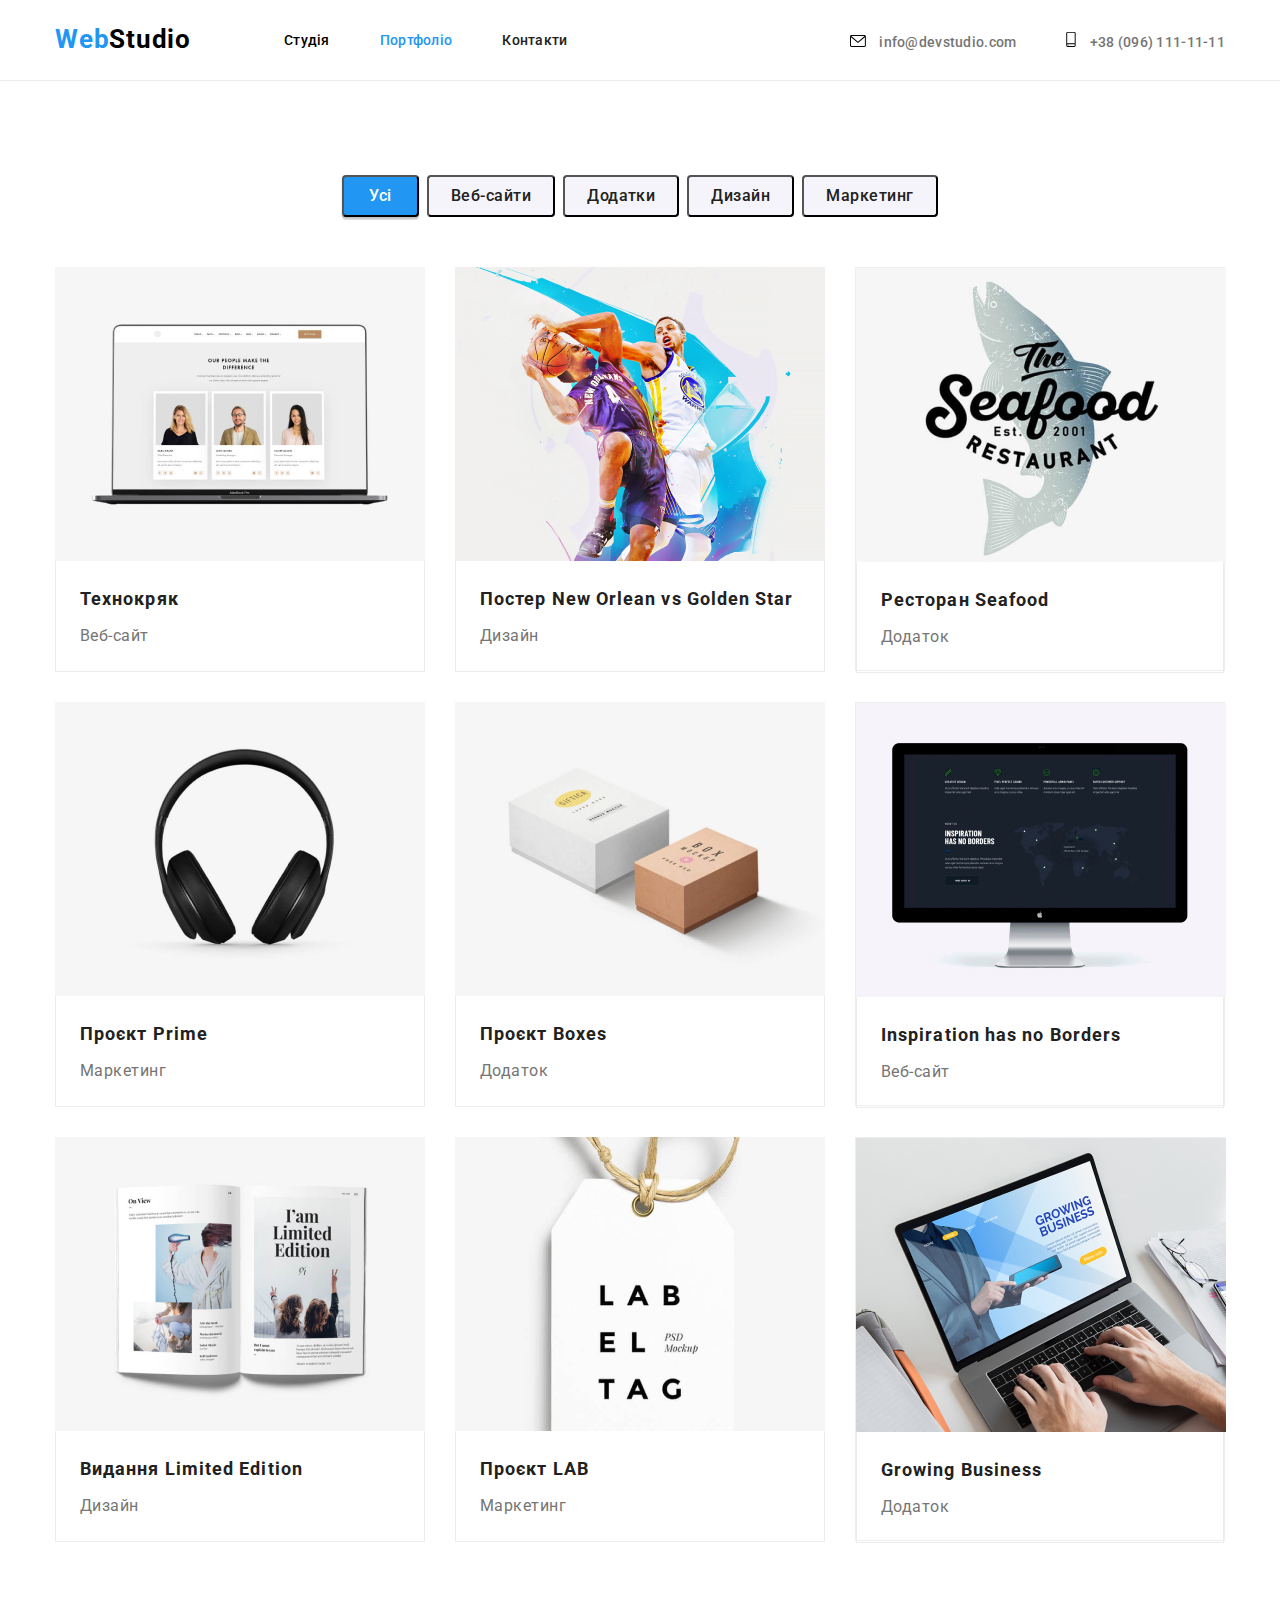
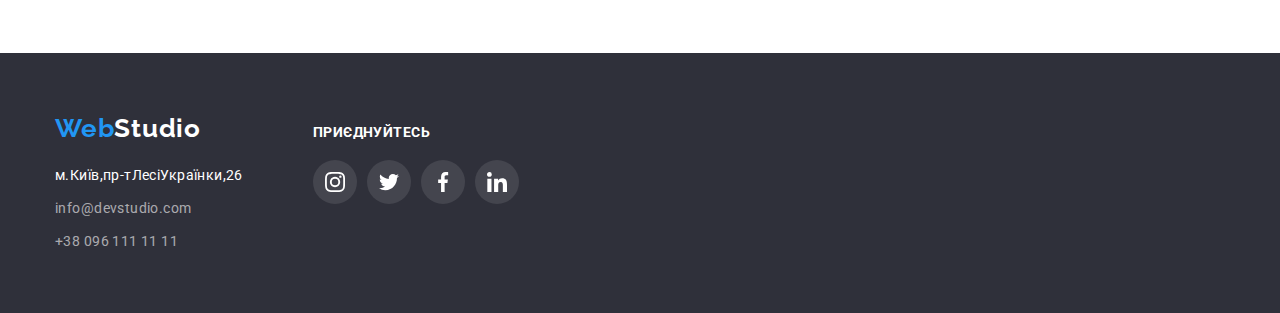
==== portfolio.html @ 0ddee126 "Add files via upload" ====
<!DOCTYPE html>
<html lang="uk">
  <head>
    <meta charset="UTF-8" />
    <meta name="viewport" content="width=device-width, initial-scale=1.0" />
    <title>Portfolio</title>
    <!-- Font-style -->
    <link rel="preconnect" href="https://fonts.googleapis.com" />
    <link rel="preconnect" href="https://fonts.gstatic.com" crossorigin />
    <link
      href="https://fonts.googleapis.com/css2?family=Raleway:wght@700&family=Roboto:wght@400;500;700;900&display=swap"
      rel="stylesheet"
    />
    <link
      rel="stylesheet"
      href="https://cdnjs.cloudflare.com/ajax/libs/modern-normalize/2.0.0/modern-normalize.min.css"
    />
    <link rel="stylesheet" href="./css/styles.css" />
  </head>
  <body>
    <!-- Шапка сайту -->
    <header>
      <div class="container header-container">
        <a class="logo" href="WebStudio"
          >Web<span class="span-color">Studio</span></a
        >
        <nav class="navigtion">
          <ul class="list-informatoins">
            <li class="navigation-item">
              <a class="studio-portfolio" href="./index.html">Студія</a>
            </li>
            <li class="navigation-item">
              <a class="portfolio-portfolio" href="./portfolio.html"
                >Портфоліо</a
              >
            </li>
            <li class="navigation-item">
              <a class="contacts-portfolio" href="Контакти">Контакти</a>
            </li>
          </ul>
        </nav>

        <ul class="header-group-list ">
          <li class="group-link">
            <a class="header-link-mail" href="mailto:info@devstudio.com" 
             target="_blank" 
            rel="noopener no-referrer"
            aria-label="іконка mail"> 
            <svg class="header-icon" width="16" height="12">
              <use href="./image/sprite.svg#icon-email"></use>
            </svg>  
            info@devstudio.com
                  </a>
          </li>
               <li class="group-link">
            <a class="header-link-phone" href="tel:+380961111111"
            target="_blank"
            rel="noopener no-referrer"
            aria-label="іконка phone">
              <svg class="header-icon" width="10" height="16">
              <use href="./image/sprite.svg#icon-smartphone"></use>
            </svg> 
          +38 (096) 111-11-11
           </a>
          </li>
        </ul>
      </div>
    </header>
    <main>
      <!-- Btn and image -->
      <section class="container-portfolio">
        <div class="contaiener container-list">
          <ul class="buttons">
            <li class="button">
              <button type="button" class="all">Усі</button>
            </li>
            <li class="button">
              <button type="button" class="clik">Веб-сайти</button>
            </li>
            <li class="button">
              <button type="button" class="clik">Додатки</button>
            </li>
            <li class="button">
              <button type="button" class="clik">Дизайн</button>
            </li>
            <li class="button">
              <button type="button" class="clik">Маркетинг</button>
            </li>
          </ul>
          <ul class="image-portfolio">
            <li class="image-list-portfolio">
              <a href=""
                ><img
                  class="image"
                  src="./image/image-portfolio-1.jpg"
                  alt="Технокряк"
                  width="370"
                  height="294"
                />
                <div class="project-info">
                  <h3 class="text">Технокряк</h3>
                  <p class="classification">Веб-сайт</p>
                </div>
              </a>
            </li>
            <li class="image-list-portfolio">
              <a href=""
                ><img
                  class="image"
                  src="./image/image-portfolio-2.jpg"
                  alt="Постер New Orlean vs Golden Star"
                  width="370"
                  height="294"
                />
                <div class="project-info">
                  <h3 class="text">Постер New Orlean vs Golden Star</h3>
                  <p class="classification">Дизайн</p>
                </div>
              </a>
            </li>
            <li class="image-list-portfolio-three">
              <a href=""
                ><img
                  class="image"
                  src="./image/image-portfolio-3.jpg"
                  alt="Ресторан Seafood"
                  width="370"
                  height="294"
                />
                <div class="project-info">
                  <h3 class="text">Ресторан Seafood</h3>
                  <p class="classification">Додаток</p>
                </div>
              </a>
            </li>
            <li class="image-list-portfolio">
              <a href=""
                ><img
                  class="image"
                  src="./image/image-portfolio-4.jpg"
                  alt="Проєкт Prime"
                  width="370"
                  height="294"
                />
                <div class="project-info">
                  <h3 class="text">Проєкт Prime</h3>
                  <p class="classification">Маркетинг</p>
                </div>
                
              </a>
            </li>
            <li class="image-list-portfolio">
              <a href=""
                ><img
                  class="image"
                  src="./image/image-portfolio-5.jpg"
                  alt="Проєкт Boxes"
                  width="370"
                  height="294"
                />
                <div class="project-info">
                  <h3 class="text">Проєкт Boxes</h3>
                  <p class="classification">Додаток</p>
                </div>
              </a>
            </li>
            <li class="image-list-portfolio-six">
              <a href=""
                ><img
                  class="image"
                  src="./image/image-portfolio-6.jpg"
                  alt="Inspiration has no Borders"
                  width="370"
                  height="294"
                />
                <div class="project-info">
                  <h3 class="text">Inspiration has no Borders</h3>
                  <p class="classification">Веб-сайт</p>
                </div>
                >
              </a>
            </li>
            <li class="image-list-portfolio">
              <a href=""
                ><img
                  class="image"
                  src="./image/image-portfolio-7.jpg"
                  alt="Видання Limited Edition"
                  width="370"
                  height="294"
                />
                <div class="project-info">
                  <h3 class="text">Видання Limited Edition</h3>
                  <p class="classification">Дизайн</p>
                </div>
                >
              </a>
            </li>
            <li class="image-list-portfolio">
              <a href=""
                ><img
                  class="image"
                  src="./image/image-portfolio-8.jpg"
                  alt="Проєкт LAB"
                  width="370"
                  height="294"
                />
                <div class="project-info">
                  <h3 class="text">Проєкт LAB</h3>
                  <p class="classification">Маркетинг</p>
                </div>
              </a>
            </li>
            <li class="image-list-portfolio-nine">
              <a href=""
                ><img
                  class="image"
                  src="./image/image-portfolio-9.jpg"
                  alt="Growing Business"
                  width="370"
                  height="294"
                />
                <div class="project-info">
                  <h3 class="text">Growing Business</h3>
                  <p class="classification">Додаток</p>
                </div>
              </a>
            </li>
          </ul>
        </div>
      </section>
    </main>
    <!-- Footer -->
    <footer class="footer">
    <div class="container footer-cotainer">
      <div class="information-footer">
        <a class="logo-footer" href="WebStudio">Web<span class="span">Studio</span></a>
        <address class="address">

          <p class="street-address">м.Київ,пр-тЛесіУкраїнки,26</p>
          <ul class="list">
            <li class="item">
              <a class="information-email" href="mailto:info@devstudio.com">info@devstudio.com</a>
            </li>
            <li class="item">
              <a class="information-telephone" href="tel:380961111111">+38 096 111 11 11</a>
            </li>
          </ul>
        </address>
      </div>


      <div class="social">
        <p class="join-in">приєднуйтесь</p>
        <ul class="social-network">

          <li class="social-links">

            <a class="social-icons" href="" target="_blank" rel="noopener noreferrer" aria-label="">
              <svg class="footer-icons" width="20" ; height="20" ;>
                <use href="./image/sprite.svg#instagram-footer"></use>
              </svg>
            </a>
          </li>
          <li class="social-links">
            <a class="social-icons" href="" target="_blank" rel="noopener noreferrer" aria-label="">
              <svg class="footer-icons" width="20" ; height="20" ;>
                <use href="./image/sprite.svg#twitter-footer"></use>
              </svg>
            </a>
          </li>
          <li class="social-links">
            <a class="social-icons" href="" target="_blank" rel="noopener noreferrer" aria-label="">
              <svg class="footer-icons" width="20" ; height="20" ;>
                <use href="./image/sprite.svg#facebook-footer"></use>
              </svg>
            </a>
          </li>
          <li class="social-links">
            <a class="social-icons" href="" target="_blank" rel="noopener noreferrer" aria-label="">
              <svg class="footer-icons" width="20" ; height="20" ;>
                <use href="./image/sprite.svg#linkedin-footer"></use>
              </svg>
            </a>
          </li>
        </ul>
      </div>
    </div>
  </footer>
  </body>
</html>
---- css/styles.css ----
:root {
  /* стилі шрифту */
  --font-family: "Roboto", sans-serif;
  --second-family: "Raleway", sans-serif;
  /* кольори тексту */
  --text: #212121;
  --txt-cl: #757575;
  --color: #fff;
  --accent-cl: #2196f3;
  --span: #000;
  /* background-color */
  --bg-cl: #2f303a;
  --color: #fff;
  --text-bg-cl: #f5f4fa;
  /* Icon-svg */
  --icons-team:#AFB1B8;
}

* {
  margin-top: 0;
  margin-bottom: 0;
  margin-left: 0;
  margin-right: 0;
  padding: 0;
}

li {
  list-style-type: none;
}

body {
  font-size: 14px;
  font-family: "Roboto", sans-serif;
  letter-spacing: 0.03em;
  color: var(--color);
  background-color: #fff;
}

section {
  padding-bottom: 94px;
}

.container {
  width: 1200px;
  padding-left: 15px;
  padding-right: 15px;
  margin-left: auto;
  margin-right: auto;
}

a {
  outline: none;
  text-decoration: none;
  color: currentColor;
}

img {
  display: block;
}

h1,
h2,
h3,
h4,
h5,
h6,
p {
  margin: 0;
}

/* Кнопки */
.studio-portfolio:hover,
.studio-portfolio:focus {
  color: var(--accent-cl);
}

.portfolio-portfolio:focus,
.portfolio-portfolio:hover {
  color: var(--accent-cl);
}

.contacts-portfolio:hover,
.contacts-portfolio:focus {
  color: var(--accent-cl);
}

.btn {
  margin: 0 auto;
  display: block;
  width: 216px;
  height: 50px;
  font-weight: 700;
  font-size: 16px;
  line-height: 1.875;
  letter-spacing: 0.06em;
  text-align: center;
  font-family: inherit;
  cursor: pointer;
  color: var(--color);
  background-color: #2196f3;
  box-shadow: 0 4px 4px 0 rgb(0, 0, 0, 0.15);
  border: transparent;
  border-radius: 4px;
}

.all {
  font-family: var(--font-family);
  font-weight: 500;
  font-size: 16px;
  line-height: 1.63;
  letter-spacing: 0.03em;
  text-align: center;
  color: var(--color);
  cursor: pointer;
  border-radius: 4px;
  box-shadow: 0 2px 2px 0 rgb(0, 0, 0, 0.12), 0 1px 2px 0 rgb(0, 0, 0, 0.08),
    0 3px 1px 0 rgb(0, 0, 0, 0.1);
  background: #2196f3;
  margin-left: auto;
  padding-left: 25px;
  padding-right: 25px;
  padding-top: 6px;
  padding-bottom: 6px;
}

.clik {
  font-weight: 500;
  font-size: 16px;
  line-height: 1.63;
  letter-spacing: 0.03em;
  text-align: center;
  color: var(--text);
  cursor: pointer;
  border-radius: 4px;
  background: #f5f4fa;
  padding-left: 22px;
  padding-right: 22px;
  padding-top: 6px;
  padding-bottom: 6px;
}

.buttons:last-child {
  padding-right: 0;
}

.clik:hover,
.clik:focus {
  background-color: #2196f3;
  color: var(--color);
}

.contacts-index:hover,
.contacts-index:focus {
  color: var(--accent-cl);
}

.portfolio-index:hover {
  color: var(--accent-cl);
}

.studio-list:hover {
  color: var(--accent-cl);
}

.information-number:hover,
.information-number:focus {
  color: var(--accent-cl);
}

.information:hover,
.information:focus {
  color: var(--accent-cl);
}

.contacts-list:hover,
.contacts-list:focus {
  color: var(--accent-cl);
}

.information-number:hover {
  color: var(--accent-cl);
}

.btn:hover,
.btn:focus {
  background-color: #2196f3;
  color: var(--color);
}

.information-email:hover,
.information-email:focus {
  color: var(--accent-cl);
}

.information-telephone:hover,
.information-telephone:focus {
  color: var(--accent-cl);
}

/* Шапка сайту */
.header-container {
  display: flex;
  justify-content: center;
  align-items: center;
}

header {
  border-bottom: 1px solid #ececec;
}

.logo {
  font-weight: 700;
  font-size: 26px;
  letter-spacing: 0.03em;
  color: var(--accent-cl);

  text-decoration: none;
  padding-top: 24px;
  padding-bottom: 25px;

  margin-right: 93px;
}

.span-color {
  color: var(--span);
  font-weight: 700;
  font-size: 26px;
  letter-spacing: 0.03em;
  text-decoration: none;
}

.navigation {
  margin-left: 93px;
}

.list-informatoins {
  display: flex;
  gap: 50px;
}

.navigation-item {
  display: flex;
}

.navigation-item:last-child {
  margin-right: 0;
}

.studio-index-accent {
  font-weight: 500;
  font-size: 14px;
  letter-spacing: 0.02em;
  color: var(--accent-cl);
  padding-top: 32px;
  padding-bottom: 32px;
}

.portfolio-index {
  font-weight: 500;
  font-size: 14px;
  letter-spacing: 0.02em;
  color: var(--text);

  padding-top: 32px;
  padding-bottom: 32px;

  box-sizing: content-box;
}

.contacts-index {
  font-weight: 500;
  font-size: 14px;
  letter-spacing: 0.02em;
  color: var(--text);
  padding-top: 32px;
  padding-bottom: 32px;
}

.contacts-index:last-child {
  margin-right: auto;
}

.header-group-list {
  display: flex;
  margin-left: auto;
  align-items: baseline;
}

.information {
  font-weight: 500;
  font-size: 14px;
  letter-spacing: 0.02em;
  color: var(--txt-cl);
  text-decoration: none;

  justify-content: center;
  text-align: center;
  display: flex;
  margin-left: 10px;
}

.information-number {
  font-weight: 500;
  font-size: 14px;
  letter-spacing: 0.02em;
  color: var(--txt-cl);
  text-decoration: none;
  justify-content: center;
  text-align: center;
}

.information-list:last-child {
  margin-left: 50px;
}


.header-icon {
  margin-right: 10px;
  
}
.group-link:hover {
  fill: var(--accent-cl);
}
.group-link {
  margin-right: 50px;
  
}
.group-link:last-child {
  margin-right: 0;
}
.header-link-mail {
  text-decoration: none;

  font-family: var(--main-font);
  font-weight: 500;
  letter-spacing: 0.02em;
  
  color: var(--txt-cl);
  
}
.header-link-phone {
  text-decoration: none;

  font-family: var(--main-font);
  font-weight: 500;
  letter-spacing: 0.02em;
  color: var(--txt-cl);
}
.header-link-mail:hover,
.header-link-mail:focus{
color: var(--accent-cl);
}
.header-link-phone:hover,
.header-link-phone:focus{
  color: var(--accent-cl);
}
.header-icon:hover,
.header-icon:focus {
color: var(--accent-cl);
}
/* Hero-group */
.header-group {
  max-width: 1600px;
  margin-left: auto;
  margin-right: auto;
  background-image: url(../image/Img\ Overlay\ \(4\).png),
    url(../image/Img\ \(1\).jpg);

  background-color: var(--dark-bg-color);
  padding-top: 200px;
  padding-bottom: 200px;

}

.hero-title {
  font-weight: 900;
  font-size: 44px;
  line-height: 1.36;
  letter-spacing: 0.06em;
  text-transform: uppercase;
  text-align: center;
  color: var(--color);
  width: 650px;
  margin-left: auto;
  margin-right: auto;
  margin-bottom: 30px;
}

/* About-group */
.about-group {
  padding-top: 94px;
}

.about-container {
  display: flex;
  align-items: center;
}

.features-item {
  display: flex;
}

.features-item:last-child {
  margin-right: 0;
}


.features-icon {
  width: 270px;
  
  background-color: var(--text-bg-cl);
  display: block;
  margin-bottom: 30px;
}
.features-icon:last-child{
  margin-right: 0;
}
.features-list:not(:last-child) {
  margin-right: 30px;
}

.features {
  font-weight: 700;
  font-size: 14px;
  letter-spacing: 0.03em;
  text-transform: uppercase;
  color: var(--text);
  margin-bottom: 10px;
}

.features-text {
  font-weight: 400;
  font-size: 14px;
  line-height: 1.71;
  letter-spacing: 0.03em;
  color: var(--txt-cl);
}
.features-icon {
  padding-left: 100px;
  padding-right: 100px;
  padding-top: 25px;
  padding-bottom: 25px;
}
.icon-item {
  width: 70px;
  height: 70px;
  
}
/* Occupation */

.our-occupation {
  font-weight: 700;
  font-size: 36px;
  letter-spacing: 0.03em;
  text-align: center;
  color: var(--text);
  margin-bottom: 50px;
  margin-top: 94px;
}

.team-about {
  display: flex;
  justify-content: center;
}

.image-item {
  margin-left: 30px;
}

.image-item:first-child {
  margin-left: 0;
}

/* Our-team */
.our-team {
  padding-top: 94px;
  background-color: #f5f4fa;
}
.team-social-link-list {
  display: flex;
  justify-content: center;
  margin-top: 16px;
}
.team-social-link-item {
  margin-right: 10px;
  border-radius: 50%;
    background-color: #ffffff;
    width: 44px;
    height: 44px;
    padding-top: 12px;
    padding-bottom: 12px;
    padding-right: 12px;
    padding-left: 12px;
}

.team {
  font-weight: 700;
  font-size: 36px;
  letter-spacing: 0.03em;
  text-align: center;
  color: var(--text);
  margin-bottom: 50px;
}

.it-team {
  display: flex;
  justify-content: center;
}

.group:first-child {
  margin-left: 0;
}

.group {
  border-radius: 0 0 4px 4px;
    width: 270px;
  
    box-shadow: 0 2px 1px 0 rgba(0, 0, 0, 0.2), 0 1px 1px 0 rgba(0, 0, 0, 0.14),
      0 1px 3px 0 rgba(0, 0, 0, 0.12);
    background: #fff;
  
    margin-right: 30px;
}

.member-groups {
  padding-top: 30px;
  padding-bottom: 30px;
  text-align: center;
}

.name {
  font-weight: 500;
  font-size: 16px;
  letter-spacing: 0.03em;
  text-align: center;
  color: #212121;
  margin-bottom: 10px;
}

.specialization {
  font-weight: 400;
  font-size: 16px;
  letter-spacing: 0.03em;
  text-align: center;
  color: #757575;
  margin-bottom: 16px;
}
.team-icon {
  fill: #000;
}
.links {
  border-radius: 50%;
  
}
.member-icons {
  
  fill: var(--icons-team);
  width: 20px;
    height: 20px;
    gap: 10px;
}
.member-icons:hover {
  fill: #f5f5f5;
}
.team-social-link-item:hover,
.team-social-link-item:focus{
background-color: var(--accent-cl);
border-radius: 50%;
width: 44px;
height: 44px;
}
/* Regular-customers */

.client {
  font-family: var(--font-family);
    font-weight: 700;
    font-size: 36px;
    letter-spacing: 0.03em;
    text-align: center;
    color: #212121;
    padding-top: 94px;
    padding-bottom: 50px;
}
.customers-list {
  display: flex;

 
}

.customers {
  fill: #afb1b8;
  margin-right: 30px;
border: 1px solid #afb1b8;
  border-radius: 4px;
display: flex;
width: 170px;
height: 92px;


}
.svg {
  width: 106px;
  height: 60px;
  margin-top: 16px;
  margin-left: 32px;
  
  
  
  
  
  
}
.customers:hover,
.customers:focus {
  fill: var(--accent-cl);
  
}
.customers:last-child {
  margin-right: 0;
}
.list-icon-customers {
  width: 170px;
  
  margin-right: 30px;
}
/* Footer */
.footer-cotainer {
  display: flex;
  align-items: baseline;
}
footer {
  background-color: #2f303a;
  padding-top: 60px;
  padding-bottom: 60px;
}

.logo-footer {
  font-family: var(--second-family);
  font-weight: 700;
  font-size: 26px;
  line-height: normal;
  letter-spacing: 0.03em;
  color: var(--accent-cl);
}

.span {
  color: var(--color);
}

.list {
  color: rgb(255, 255, 255, 0.6);
  margin-top: 9px;
}

.street-address,
.list {
  font-style: normal;
  font-weight: 400;
  font-size: 14px;
  line-height: 1.71429;
  letter-spacing: 0.03em;
  color: var(--color);
}

.address {
  margin-top: 20px;
}

.information-email {
  font-weight: 400;
  font-size: 14px;
  line-height: 1.14;
  letter-spacing: 0.03em;
  color: rgb(255, 255, 255, 0.6);
  padding-top: 9px;
}

.information-telephone {
  font-weight: 400;
  font-size: 14px;
  line-height: 1.14;
  letter-spacing: 0.03em;
  color: rgb(255, 255, 255, 0.6);
  padding-top: 9px;
}

.join-in {
  font-family: var(--font-family);
  font-weight: 700;
  font-size: 14px;
  letter-spacing: 0.03em;
  text-transform: uppercase;
  
  color: var(--color);
  margin-bottom: 20px;

}

.social {
  margin-left: 70px;
}

.social-network {
  display: flex;
  
  align-items: baseline;
}
.social-links {
  margin-right: 10px;
  
  
  
 
}
.social-icons {
 display: flex;
  justify-content: center;
  align-items: center;
  width: 44px;
  height: 44px;
  background-color: rgba(255, 255, 255, 0.1);
  border-radius: 50%;

  transition:  250ms cubic-bezier(0.4, 0, 0.2, 1);
}
.social-links:hover,
.social-links:focus {
  background-color: #2196f3;
  border-radius: 50%;
}


.social-links:last-child {
  margin-right: 0;
}
.footer-icons {
fill: white;
}
/* Portfolio */

.container-portfolio {
  padding-top: 94px;
  padding-bottom: 94px;
}

.studio-portfolio {
  font-weight: 500;
  font-size: 14px;
  letter-spacing: 0.02em;
  color: var(--span);
  padding-top: 32px;
  padding-bottom: 32px;
}

.portfolio-portfolio {
  font-weight: 500;
  font-size: 14px;
  letter-spacing: 0.02em;
  color: var(--accent-cl);

  padding-top: 32px;
  padding-bottom: 32px;

  box-sizing: content-box;
}

.contacts-portfolio {
  font-weight: 500;
  font-size: 14px;
  letter-spacing: 0.02em;
  color: var(--text);
  padding-top: 32px;
  padding-bottom: 32px;
}

.button:last-child {
  margin-left: 0;
}

.buttons {
  display: flex;
  margin-bottom: 50px;
  justify-content: center;
  gap: 8px;
}

.image-portfolio {
  display: flex;
  flex-wrap: wrap;

  gap: 30px;
}

.image-list-portfolio {
  width: 370px;

  background: #fff;
}

.image-list-portfolio-three,
.image-list-portfolio-six,
.image-list-portfolio-nine {
  margin-right: 0;
  border: 1px solid #eee;
  width: 370px;
  height: 404px;
  background: #fff;
}

.image-list {
  width: 370px;

  margin-bottom: 30px;
  background-color: var(--color);
  box-shadow: 0 4px 4px 0 rgba(0, 0, 0, 0.25);
}

.image-list:nth-child(3n + 1) {
  margin-right: 0;
}

.image-list:nth-child(-n + 3) {
  margin-bottom: 0;
}

.features-list {
  width: 270px;
  height: 98px;
}

.features-list:last-child {
  margin-right: 0;
}

.container-list {
  width: 1200px;
  padding-left: 15px;
  padding-right: 15px;
  margin-left: auto;
  margin-right: auto;
}

.item:nth-child(2) {
  margin-top: 9px;
}

.text,
.classification {
  font-family: var(--font-family);
}

.text {
  font-weight: 700;
  font-size: 18px;
  line-height: 2;
  letter-spacing: 0.06em;
  color: var(--text);
  margin-bottom: 4px;
}

.classification {
  font-weight: 400;
  font-size: 16px;
  line-height: 1.88;
  letter-spacing: 0.03em;
  color: var(--txt-cl);
}

.project-info {
  padding-right: 24px;
  padding-left: 24px;
  padding-bottom: 20px;
  padding-top: 20px;

  border-right: 1px solid #ececec;
  border-bottom: 1px solid #ececec;
  border-left: 1px solid #ececec;
}
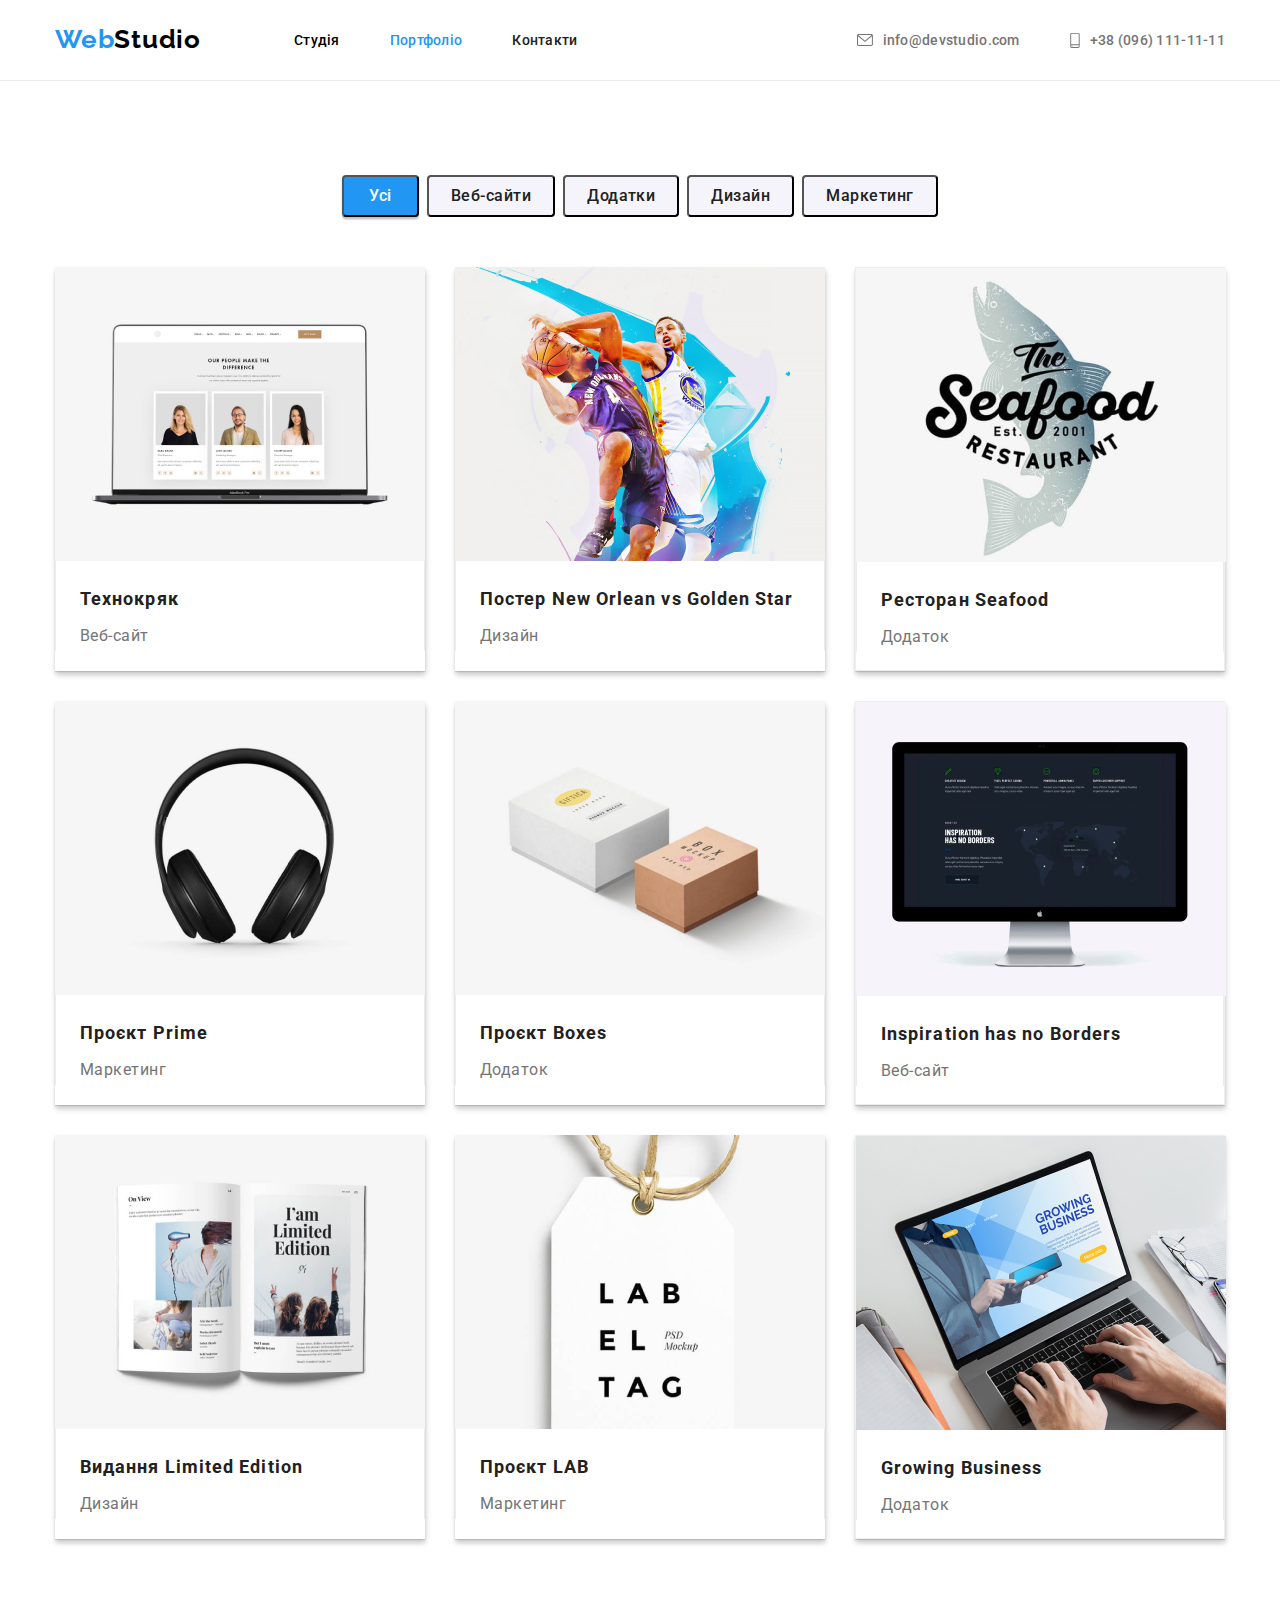
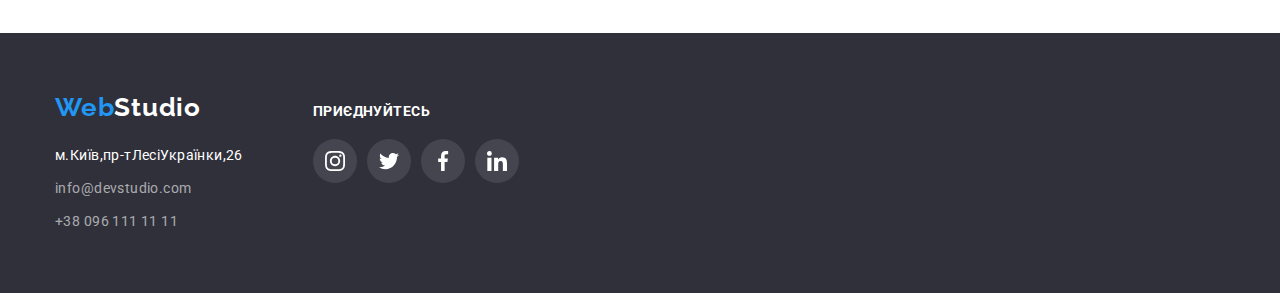
==== commit 46085111: "Add files via upload" ====
--- a/portfolio.html
+++ b/portfolio.html
@@ -30,38 +30,41 @@
               <a class="studio-portfolio" href="./index.html">Студія</a>
             </li>
             <li class="navigation-item">
-              <a class="portfolio-portfolio" href="./portfolio.html"
-                >Портфоліо</a
-              >
+              <a class="portfolio-portfolio" href="./portfolio.html">Портфоліо</a>
             </li>
             <li class="navigation-item">
               <a class="contacts-portfolio" href="Контакти">Контакти</a>
             </li>
           </ul>
         </nav>
-
-        <ul class="header-group-list ">
+        <ul class="header-group-list">
           <li class="group-link">
-            <a class="header-link-mail" href="mailto:info@devstudio.com" 
-             target="_blank" 
-            rel="noopener no-referrer"
-            aria-label="іконка mail"> 
-            <svg class="header-icon" width="16" height="12">
-              <use href="./image/sprite.svg#icon-email"></use>
-            </svg>  
-            info@devstudio.com
-                  </a>
-          </li>
-               <li class="group-link">
-            <a class="header-link-phone" href="tel:+380961111111"
-            target="_blank"
-            rel="noopener no-referrer"
-            aria-label="іконка phone">
+            <a
+              class="header-link-list"
+              href="mailto:info@devstudio.com"
+              target="_blank"
+              rel="noopener no-referrer"
+              aria-label="іконка mail"
+            >
+              <svg class="header-icon" width="16" height="12">
+                <use href="./image/sprite.svg#icon-email"></use>
+              </svg>
+              info@devstudio.com
+            </a>
+          </li>
+          <li class="group-link">
+            <a
+              class="header-link-list"
+              href="tel:+380961111111"
+              target="_blank"
+              rel="noopener no-referrer"
+              aria-label="іконка phone"
+            >
               <svg class="header-icon" width="10" height="16">
-              <use href="./image/sprite.svg#icon-smartphone"></use>
-            </svg> 
-          +38 (096) 111-11-11
-           </a>
+                <use href="./image/sprite.svg#icon-smartphone"></use>
+              </svg>
+              +38 (096) 111-11-11
+            </a>
           </li>
         </ul>
       </div>
--- a/css/styles.css
+++ b/css/styles.css
@@ -33,7 +33,7 @@
   font-family: "Roboto", sans-serif;
   letter-spacing: 0.03em;
   color: var(--color);
-  background-color: #fff;
+  background-color: var(--color);
 }
 
 section {
@@ -97,7 +97,7 @@
   font-family: inherit;
   cursor: pointer;
   color: var(--color);
-  background-color: #2196f3;
+  background-color: var(--accent-cl);
   box-shadow: 0 4px 4px 0 rgb(0, 0, 0, 0.15);
   border: transparent;
   border-radius: 4px;
@@ -115,7 +115,7 @@
   border-radius: 4px;
   box-shadow: 0 2px 2px 0 rgb(0, 0, 0, 0.12), 0 1px 2px 0 rgb(0, 0, 0, 0.08),
     0 3px 1px 0 rgb(0, 0, 0, 0.1);
-  background: #2196f3;
+  background: var(--accent-cl);
   margin-left: auto;
   padding-left: 25px;
   padding-right: 25px;
@@ -132,7 +132,7 @@
   color: var(--text);
   cursor: pointer;
   border-radius: 4px;
-  background: #f5f4fa;
+  background: var(--text-bg-cl);
   padding-left: 22px;
   padding-right: 22px;
   padding-top: 6px;
@@ -145,7 +145,7 @@
 
 .clik:hover,
 .clik:focus {
-  background-color: #2196f3;
+  background-color: var(--accent-cl);
   color: var(--color);
 }
 
@@ -183,7 +183,7 @@
 
 .btn:hover,
 .btn:focus {
-  background-color: #2196f3;
+  background-color: var(--accent-cl);
   color: var(--color);
 }
 
@@ -209,6 +209,7 @@
 }
 
 .logo {
+  font-family: var(--second-family);
   font-weight: 700;
   font-size: 26px;
   letter-spacing: 0.03em;
@@ -219,6 +220,7 @@
   padding-bottom: 25px;
 
   margin-right: 93px;
+  
 }
 
 .span-color {
@@ -229,9 +231,7 @@
   text-decoration: none;
 }
 
-.navigation {
-  margin-left: 93px;
-}
+
 
 .list-informatoins {
   display: flex;
@@ -283,7 +283,7 @@
 .header-group-list {
   display: flex;
   margin-left: auto;
-  align-items: baseline;
+  align-items: center;
 }
 
 .information {
@@ -312,13 +312,17 @@
 .information-list:last-child {
   margin-left: 50px;
 }
-
+.header-group-list {
+  fill: var(--txt-cl);
+}
 
 .header-icon {
   margin-right: 10px;
   
-}
-.group-link:hover {
+  
+}
+
+.header-link-list:hover {
   fill: var(--accent-cl);
 }
 .group-link {
@@ -328,7 +332,7 @@
 .group-link:last-child {
   margin-right: 0;
 }
-.header-link-mail {
+.header-link-list {
   text-decoration: none;
 
   font-family: var(--main-font);
@@ -336,7 +340,8 @@
   letter-spacing: 0.02em;
   
   color: var(--txt-cl);
-  
+  display: flex;
+  align-items: center;
 }
 .header-link-phone {
   text-decoration: none;
@@ -346,8 +351,8 @@
   letter-spacing: 0.02em;
   color: var(--txt-cl);
 }
-.header-link-mail:hover,
-.header-link-mail:focus{
+.header-link-list:hover,
+.header-link-list:focus{
 color: var(--accent-cl);
 }
 .header-link-phone:hover,
@@ -474,23 +479,23 @@
 /* Our-team */
 .our-team {
   padding-top: 94px;
-  background-color: #f5f4fa;
+  background-color: var(--text-bg-cl);
 }
 .team-social-link-list {
   display: flex;
-  justify-content: center;
+    justify-content: center;
   margin-top: 16px;
+  align-items: baseline;
+}
+.team-social-link-item:last-child {
+  margin-right: 0;
 }
 .team-social-link-item {
-  margin-right: 10px;
+  
   border-radius: 50%;
-    background-color: #ffffff;
-    width: 44px;
-    height: 44px;
-    padding-top: 12px;
-    padding-bottom: 12px;
-    padding-right: 12px;
-    padding-left: 12px;
+    
+    
+    margin-right: 10px;
 }
 
 .team {
@@ -517,10 +522,13 @@
   
     box-shadow: 0 2px 1px 0 rgba(0, 0, 0, 0.2), 0 1px 1px 0 rgba(0, 0, 0, 0.14),
       0 1px 3px 0 rgba(0, 0, 0, 0.12);
-    background: #fff;
+    background: var(--color);
   
     margin-right: 30px;
 }
+.group:last-child {
+  margin-right:0;
+} 
 
 .member-groups {
   padding-top: 30px;
@@ -533,7 +541,7 @@
   font-size: 16px;
   letter-spacing: 0.03em;
   text-align: center;
-  color: #212121;
+  color: var(--text);
   margin-bottom: 10px;
 }
 
@@ -542,32 +550,34 @@
   font-size: 16px;
   letter-spacing: 0.03em;
   text-align: center;
-  color: #757575;
+  color: var(--txt-cl);
   margin-bottom: 16px;
 }
-.team-icon {
-  fill: #000;
-}
-.links {
-  border-radius: 50%;
-  
+
+
+.our-team-icons {
+display: flex;
+align-items: center;
+justify-content: center;
+border-radius: 50%;
+width: 44px;
+height: 44px;
 }
 .member-icons {
-  
   fill: var(--icons-team);
+ 
   width: 20px;
     height: 20px;
     gap: 10px;
 }
-.member-icons:hover {
-  fill: #f5f5f5;
-}
-.team-social-link-item:hover,
-.team-social-link-item:focus{
-background-color: var(--accent-cl);
-border-radius: 50%;
-width: 44px;
-height: 44px;
+.our-team-icons:hover {
+  background-color: var(--accent-cl);
+  
+}
+.our-team-icons:hover .member-icons,
+.our-team-icons:focus .member-icons{
+fill: var(--color);
+
 }
 /* Regular-customers */
 
@@ -577,7 +587,7 @@
     font-size: 36px;
     letter-spacing: 0.03em;
     text-align: center;
-    color: #212121;
+    color: var(--text);
     padding-top: 94px;
     padding-bottom: 50px;
 }
@@ -587,10 +597,12 @@
  
 }
 
+  
+
 .customers {
-  fill: #afb1b8;
+  fill: var(--icons-team);
   margin-right: 30px;
-border: 1px solid #afb1b8;
+
   border-radius: 4px;
 display: flex;
 width: 170px;
@@ -598,22 +610,31 @@
 
 
 }
-.svg {
+.customers-list-group {
+  fill: var(--icons-team);
+}
+.customers-group:hover .svg-customers {
+  fill: var(--accent-cl);
+}
+.svg-customers {
   width: 106px;
   height: 60px;
   margin-top: 16px;
   margin-left: 32px;
-  
-  
-  
-  
-  
-  
-}
-.customers:hover,
-.customers:focus {
-  fill: var(--accent-cl);
-  
+}
+
+  
+  
+    
+      
+      
+  
+
+.customers-group:hover {
+  border: 1px solid #2196f3;
+    border-radius: 4px;
+    width: 170px;
+    height: 92px;
 }
 .customers:last-child {
   margin-right: 0;
@@ -623,13 +644,14 @@
   
   margin-right: 30px;
 }
+
 /* Footer */
 .footer-cotainer {
   display: flex;
   align-items: baseline;
 }
 footer {
-  background-color: #2f303a;
+  background-color: var(--bg-cl);
   padding-top: 60px;
   padding-bottom: 60px;
 }
@@ -638,7 +660,7 @@
   font-family: var(--second-family);
   font-weight: 700;
   font-size: 26px;
-  line-height: normal;
+  
   letter-spacing: 0.03em;
   color: var(--accent-cl);
 }
@@ -664,6 +686,7 @@
 
 .address {
   margin-top: 20px;
+  margin-right: 70px;
 }
 
 .information-email {
@@ -696,9 +719,7 @@
 
 }
 
-.social {
-  margin-left: 70px;
-}
+
 
 .social-network {
   display: flex;
@@ -707,10 +728,9 @@
 }
 .social-links {
   margin-right: 10px;
-  
-  
-  
- 
+}
+.social-links:last-child {
+  margin-right: 0;
 }
 .social-icons {
  display: flex;
@@ -723,18 +743,16 @@
 
   transition:  250ms cubic-bezier(0.4, 0, 0.2, 1);
 }
-.social-links:hover,
-.social-links:focus {
+.social-icons:hover,
+.social-icons:focus {
   background-color: #2196f3;
   border-radius: 50%;
 }
 
 
-.social-links:last-child {
-  margin-right: 0;
-}
+
 .footer-icons {
-fill: white;
+fill: var(--color);
 }
 /* Portfolio */
 
@@ -794,7 +812,9 @@
 .image-list-portfolio {
   width: 370px;
 
-  background: #fff;
+  background: var(--color);
+  box-shadow: 1px 4px 6px 0 rgba(0, 0, 0, 0.16), 0 4px 4px 0 rgba(0, 0, 0, 0.06), 0 1px 1px 0 rgba(0, 0, 0, 0.12);
+    background: var(--color);
 }
 
 .image-list-portfolio-three,
@@ -804,7 +824,9 @@
   border: 1px solid #eee;
   width: 370px;
   height: 404px;
-  background: #fff;
+  background: var(--color);
+  box-shadow: 1px 4px 6px 0 rgba(0, 0, 0, 0.16), 0 4px 4px 0 rgba(0, 0, 0, 0.06), 0 1px 1px 0 rgba(0, 0, 0, 0.12);
+    
 }
 
 .image-list {
@@ -869,10 +891,10 @@
 .project-info {
   padding-right: 24px;
   padding-left: 24px;
-  padding-bottom: 20px;
+  
   padding-top: 20px;
 
   border-right: 1px solid #ececec;
-  border-bottom: 1px solid #ececec;
+  
   border-left: 1px solid #ececec;
 }
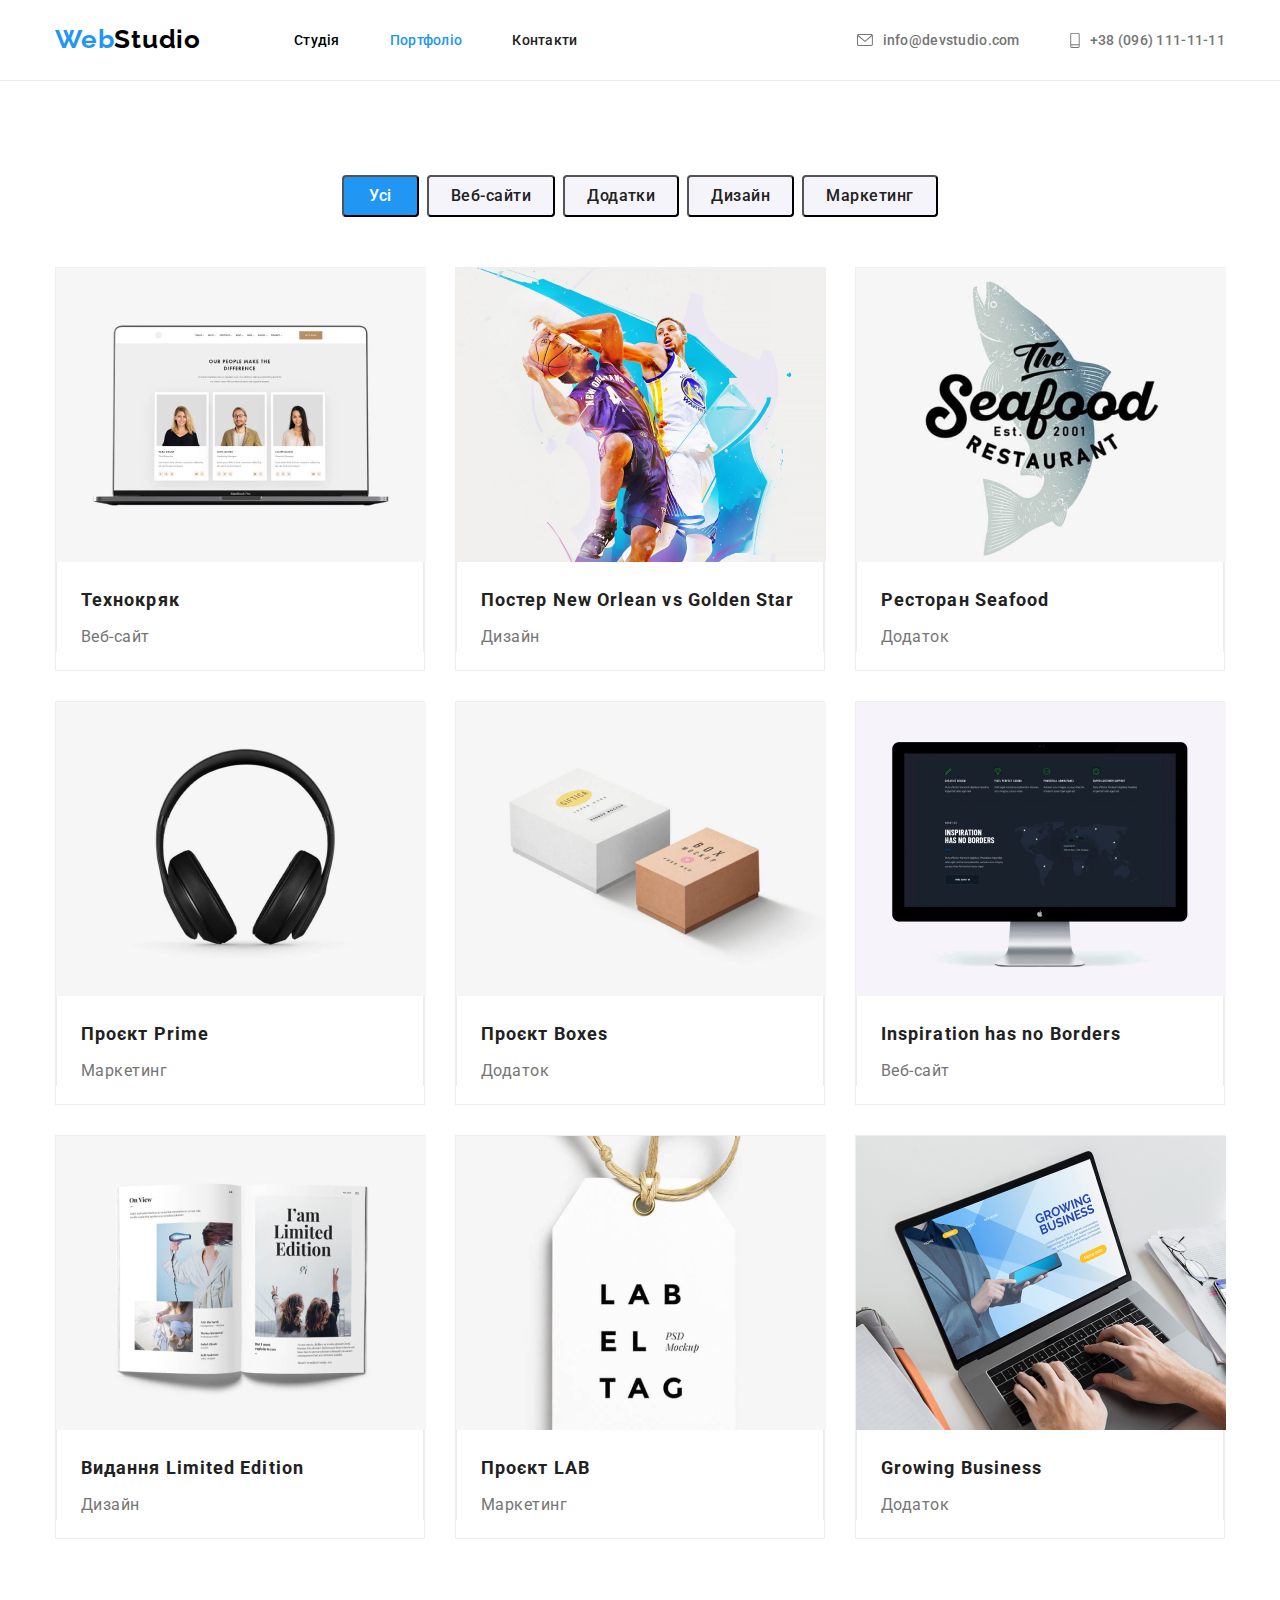
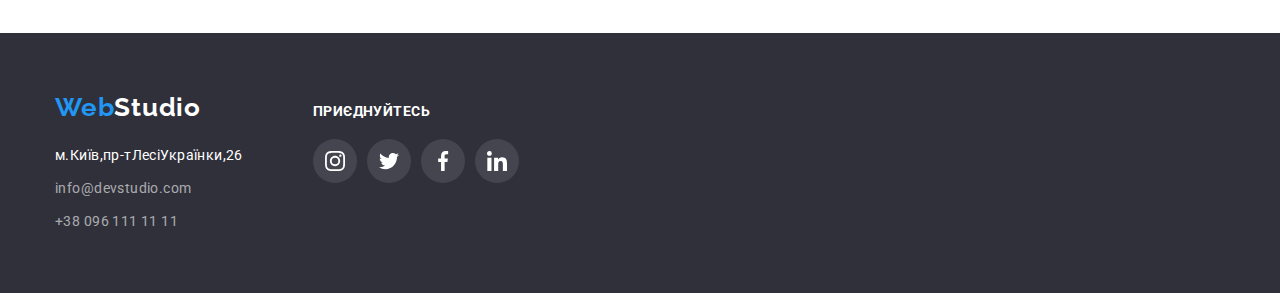
==== commit 6bada93b: "Add files via upload" ====
--- a/portfolio.html
+++ b/portfolio.html
@@ -30,7 +30,9 @@
               <a class="studio-portfolio" href="./index.html">Студія</a>
             </li>
             <li class="navigation-item">
-              <a class="portfolio-portfolio" href="./portfolio.html">Портфоліо</a>
+              <a class="portfolio-portfolio" href="./portfolio.html"
+                >Портфоліо</a
+              >
             </li>
             <li class="navigation-item">
               <a class="contacts-portfolio" href="Контакти">Контакти</a>
@@ -121,7 +123,7 @@
                 </div>
               </a>
             </li>
-            <li class="image-list-portfolio-three">
+            <li class="image-list-portfolio">
               <a href=""
                 ><img
                   class="image"
@@ -149,7 +151,6 @@
                   <h3 class="text">Проєкт Prime</h3>
                   <p class="classification">Маркетинг</p>
                 </div>
-                
               </a>
             </li>
             <li class="image-list-portfolio">
@@ -167,7 +168,7 @@
                 </div>
               </a>
             </li>
-            <li class="image-list-portfolio-six">
+            <li class="image-list-portfolio">
               <a href=""
                 ><img
                   class="image"
@@ -214,7 +215,7 @@
                 </div>
               </a>
             </li>
-            <li class="image-list-portfolio-nine">
+            <li class="image-list-portfolio">
               <a href=""
                 ><img
                   class="image"
@@ -235,60 +236,86 @@
     </main>
     <!-- Footer -->
     <footer class="footer">
-    <div class="container footer-cotainer">
-      <div class="information-footer">
-        <a class="logo-footer" href="WebStudio">Web<span class="span">Studio</span></a>
-        <address class="address">
+      <div class="container footer-cotainer">
+        <div class="information-footer">
+          <a class="logo-footer" href="WebStudio"
+            >Web<span class="span">Studio</span></a
+          >
+          <address class="address">
+            <p class="street-address">м.Київ,пр-тЛесіУкраїнки,26</p>
+            <ul class="list">
+              <li class="item">
+                <a class="information-email" href="mailto:info@devstudio.com"
+                  >info@devstudio.com</a
+                >
+              </li>
+              <li class="item">
+                <a class="information-telephone" href="tel:380961111111"
+                  >+38 096 111 11 11</a
+                >
+              </li>
+            </ul>
+          </address>
+        </div>
 
-          <p class="street-address">м.Київ,пр-тЛесіУкраїнки,26</p>
-          <ul class="list">
-            <li class="item">
-              <a class="information-email" href="mailto:info@devstudio.com">info@devstudio.com</a>
-            </li>
-            <li class="item">
-              <a class="information-telephone" href="tel:380961111111">+38 096 111 11 11</a>
+        <div class="social">
+          <p class="join-in">приєднуйтесь</p>
+          <ul class="social-network">
+            <li class="social-links">
+              <a
+                class="social-icons"
+                href=""
+                target="_blank"
+                rel="noopener noreferrer"
+                aria-label=""
+              >
+                <svg class="footer-icons" width="20" height="20">
+                  <use href="./image/sprite.svg#instagram-footer"></use>
+                </svg>
+              </a>
+            </li>
+            <li class="social-links">
+              <a
+                class="social-icons"
+                href=""
+                target="_blank"
+                rel="noopener noreferrer"
+                aria-label=""
+              >
+                <svg class="footer-icons" width="20" height="20">
+                  <use href="./image/sprite.svg#twitter-footer"></use>
+                </svg>
+              </a>
+            </li>
+            <li class="social-links">
+              <a
+                class="social-icons"
+                href=""
+                target="_blank"
+                rel="noopener noreferrer"
+                aria-label=""
+              >
+                <svg class="footer-icons" width="20" height="20">
+                  <use href="./image/sprite.svg#facebook-footer"></use>
+                </svg>
+              </a>
+            </li>
+            <li class="social-links">
+              <a
+                class="social-icons"
+                href=""
+                target="_blank"
+                rel="noopener noreferrer"
+                aria-label=""
+              >
+                <svg class="footer-icons" width="20" height="20">
+                  <use href="./image/sprite.svg#linkedin-footer"></use>
+                </svg>
+              </a>
             </li>
           </ul>
-        </address>
+        </div>
       </div>
-
-
-      <div class="social">
-        <p class="join-in">приєднуйтесь</p>
-        <ul class="social-network">
-
-          <li class="social-links">
-
-            <a class="social-icons" href="" target="_blank" rel="noopener noreferrer" aria-label="">
-              <svg class="footer-icons" width="20" ; height="20" ;>
-                <use href="./image/sprite.svg#instagram-footer"></use>
-              </svg>
-            </a>
-          </li>
-          <li class="social-links">
-            <a class="social-icons" href="" target="_blank" rel="noopener noreferrer" aria-label="">
-              <svg class="footer-icons" width="20" ; height="20" ;>
-                <use href="./image/sprite.svg#twitter-footer"></use>
-              </svg>
-            </a>
-          </li>
-          <li class="social-links">
-            <a class="social-icons" href="" target="_blank" rel="noopener noreferrer" aria-label="">
-              <svg class="footer-icons" width="20" ; height="20" ;>
-                <use href="./image/sprite.svg#facebook-footer"></use>
-              </svg>
-            </a>
-          </li>
-          <li class="social-links">
-            <a class="social-icons" href="" target="_blank" rel="noopener noreferrer" aria-label="">
-              <svg class="footer-icons" width="20" ; height="20" ;>
-                <use href="./image/sprite.svg#linkedin-footer"></use>
-              </svg>
-            </a>
-          </li>
-        </ul>
-      </div>
-    </div>
-  </footer>
+    </footer>
   </body>
 </html>
--- a/css/styles.css
+++ b/css/styles.css
@@ -13,7 +13,7 @@
   --color: #fff;
   --text-bg-cl: #f5f4fa;
   /* Icon-svg */
-  --icons-team:#AFB1B8;
+  --icons-team: #afb1b8;
 }
 
 * {
@@ -113,8 +113,7 @@
   color: var(--color);
   cursor: pointer;
   border-radius: 4px;
-  box-shadow: 0 2px 2px 0 rgb(0, 0, 0, 0.12), 0 1px 2px 0 rgb(0, 0, 0, 0.08),
-    0 3px 1px 0 rgb(0, 0, 0, 0.1);
+  
   background: var(--accent-cl);
   margin-left: auto;
   padding-left: 25px;
@@ -220,7 +219,6 @@
   padding-bottom: 25px;
 
   margin-right: 93px;
-  
 }
 
 .span-color {
@@ -231,8 +229,6 @@
   text-decoration: none;
 }
 
-
-
 .list-informatoins {
   display: flex;
   gap: 50px;
@@ -318,16 +314,14 @@
 
 .header-icon {
   margin-right: 10px;
-  
-  
-}
-
-.header-link-list:hover {
+}
+
+.header-link-list:hover,
+.header-link-list:focus {
   fill: var(--accent-cl);
 }
 .group-link {
   margin-right: 50px;
-  
 }
 .group-link:last-child {
   margin-right: 0;
@@ -338,7 +332,7 @@
   font-family: var(--main-font);
   font-weight: 500;
   letter-spacing: 0.02em;
-  
+
   color: var(--txt-cl);
   display: flex;
   align-items: center;
@@ -352,16 +346,16 @@
   color: var(--txt-cl);
 }
 .header-link-list:hover,
-.header-link-list:focus{
-color: var(--accent-cl);
+.header-link-list:focus {
+  color: var(--accent-cl);
 }
 .header-link-phone:hover,
-.header-link-phone:focus{
+.header-link-phone:focus {
   color: var(--accent-cl);
 }
 .header-icon:hover,
 .header-icon:focus {
-color: var(--accent-cl);
+  color: var(--accent-cl);
 }
 /* Hero-group */
 .header-group {
@@ -374,8 +368,9 @@
   background-color: var(--dark-bg-color);
   padding-top: 200px;
   padding-bottom: 200px;
-
-}
+}
+
+
 
 .hero-title {
   font-weight: 900;
@@ -409,19 +404,22 @@
   margin-right: 0;
 }
 
-
 .features-icon {
   width: 270px;
-  
+
   background-color: var(--text-bg-cl);
-  display: block;
+  display: flex;
+  align-items: center;
+  justify-content: center;
   margin-bottom: 30px;
-}
-.features-icon:last-child{
+  height: 120px;
+}
+.features-icon:last-child {
   margin-right: 0;
 }
 .features-list:not(:last-child) {
   margin-right: 30px;
+  
 }
 
 .features {
@@ -440,17 +438,17 @@
   letter-spacing: 0.03em;
   color: var(--txt-cl);
 }
-.features-icon {
-  padding-left: 100px;
-  padding-right: 100px;
-  padding-top: 25px;
-  padding-bottom: 25px;
-}
+
+ 
+
 .icon-item {
   width: 70px;
   height: 70px;
-  
-}
+    
+    
+}
+
+
 /* Occupation */
 
 .our-occupation {
@@ -483,19 +481,17 @@
 }
 .team-social-link-list {
   display: flex;
-    justify-content: center;
-  margin-top: 16px;
+  justify-content: center;
+  
   align-items: baseline;
 }
 .team-social-link-item:last-child {
   margin-right: 0;
 }
 .team-social-link-item {
-  
   border-radius: 50%;
-    
-    
-    margin-right: 10px;
+
+  margin-right: 10px;
 }
 
 .team {
@@ -518,17 +514,17 @@
 
 .group {
   border-radius: 0 0 4px 4px;
-    width: 270px;
-  
-    box-shadow: 0 2px 1px 0 rgba(0, 0, 0, 0.2), 0 1px 1px 0 rgba(0, 0, 0, 0.14),
-      0 1px 3px 0 rgba(0, 0, 0, 0.12);
-    background: var(--color);
-  
-    margin-right: 30px;
+  width: 270px;
+
+  box-shadow: 0 2px 1px 0 rgba(0, 0, 0, 0.2), 0 1px 1px 0 rgba(0, 0, 0, 0.14),
+    0 1px 3px 0 rgba(0, 0, 0, 0.12);
+  background: var(--color);
+
+  margin-right: 30px;
 }
 .group:last-child {
-  margin-right:0;
-} 
+  margin-right: 0;
+}
 
 .member-groups {
   padding-top: 30px;
@@ -554,94 +550,83 @@
   margin-bottom: 16px;
 }
 
-
 .our-team-icons {
-display: flex;
-align-items: center;
-justify-content: center;
-border-radius: 50%;
-width: 44px;
-height: 44px;
+  display: flex;
+  align-items: center;
+  justify-content: center;
+  border-radius: 50%;
+  width: 44px;
+  height: 44px;
 }
 .member-icons {
   fill: var(--icons-team);
- 
+
   width: 20px;
-    height: 20px;
-    gap: 10px;
-}
-.our-team-icons:hover {
+  height: 20px;
+  gap: 10px;
+}
+.our-team-icons:hover,
+.our-team-icons:focus {
   background-color: var(--accent-cl);
-  
 }
 .our-team-icons:hover .member-icons,
-.our-team-icons:focus .member-icons{
-fill: var(--color);
-
+.our-team-icons:focus .member-icons {
+  fill: var(--color);
 }
 /* Regular-customers */
-
+.regular-customers {
+padding-top: 94px;
+}
 .client {
   font-family: var(--font-family);
-    font-weight: 700;
-    font-size: 36px;
-    letter-spacing: 0.03em;
-    text-align: center;
-    color: var(--text);
-    padding-top: 94px;
-    padding-bottom: 50px;
+  font-weight: 700;
+  font-size: 36px;
+  letter-spacing: 0.03em;
+  text-align: center;
+  color: var(--text);
+  
+  padding-bottom: 50px;
 }
 .customers-list {
   display: flex;
-
- 
-}
-
-  
-
-.customers {
-  fill: var(--icons-team);
-  margin-right: 30px;
-
-  border-radius: 4px;
-display: flex;
-width: 170px;
-height: 92px;
-
-
-}
+}
+
+
 .customers-list-group {
   fill: var(--icons-team);
-}
-.customers-group:hover .svg-customers {
-  fill: var(--accent-cl);
+  border: 1px solid var(--icons-team);
+    
+    
+      border-radius: 4px;
+      display: flex;
+      width: 170px;
+      height: 92px;
+      align-items: center;
+      justify-content: center;
+}
+.customers {
+  margin-right: 30px;
 }
 .svg-customers {
   width: 106px;
   height: 60px;
-  margin-top: 16px;
-  margin-left: 32px;
-}
-
-  
-  
-    
-      
-      
-  
-
-.customers-group:hover {
+
+}
+
+.customers-list-group:hover,
+.customers-list-group:focus {
+  fill: var(--accent-cl);
   border: 1px solid #2196f3;
-    border-radius: 4px;
-    width: 170px;
-    height: 92px;
+  border-radius: 4px;
+  width: 170px;
+  height: 92px;
 }
 .customers:last-child {
   margin-right: 0;
 }
 .list-icon-customers {
   width: 170px;
-  
+
   margin-right: 30px;
 }
 
@@ -660,7 +645,7 @@
   font-family: var(--second-family);
   font-weight: 700;
   font-size: 26px;
-  
+
   letter-spacing: 0.03em;
   color: var(--accent-cl);
 }
@@ -686,7 +671,7 @@
 
 .address {
   margin-top: 20px;
-  margin-right: 70px;
+  
 }
 
 .information-email {
@@ -713,17 +698,14 @@
   font-size: 14px;
   letter-spacing: 0.03em;
   text-transform: uppercase;
-  
+
   color: var(--color);
   margin-bottom: 20px;
-
-}
-
-
+}
 
 .social-network {
   display: flex;
-  
+
   align-items: baseline;
 }
 .social-links {
@@ -733,7 +715,7 @@
   margin-right: 0;
 }
 .social-icons {
- display: flex;
+  display: flex;
   justify-content: center;
   align-items: center;
   width: 44px;
@@ -741,7 +723,7 @@
   background-color: rgba(255, 255, 255, 0.1);
   border-radius: 50%;
 
-  transition:  250ms cubic-bezier(0.4, 0, 0.2, 1);
+  transition: 250ms cubic-bezier(0.4, 0, 0.2, 1);
 }
 .social-icons:hover,
 .social-icons:focus {
@@ -749,13 +731,21 @@
   border-radius: 50%;
 }
 
-
-
 .footer-icons {
-fill: var(--color);
+  fill: var(--color);
+}
+.information-footer {
+  margin-right: 70px;
 }
 /* Portfolio */
-
+.button {
+  border-radius: 4px;
+}
+.button:hover,
+.button:focus {
+  box-shadow: 0 2px 2px 0 rgb(0, 0, 0, 0.12), 0 1px 2px 0 rgb(0, 0, 0, 0.08),
+      0 3px 1px 0 rgb(0, 0, 0, 0.1);
+}
 .container-portfolio {
   padding-top: 94px;
   padding-bottom: 94px;
@@ -813,28 +803,29 @@
   width: 370px;
 
   background: var(--color);
-  box-shadow: 1px 4px 6px 0 rgba(0, 0, 0, 0.16), 0 4px 4px 0 rgba(0, 0, 0, 0.06), 0 1px 1px 0 rgba(0, 0, 0, 0.12);
-    background: var(--color);
-}
-
-.image-list-portfolio-three,
-.image-list-portfolio-six,
-.image-list-portfolio-nine {
+ 
+  background: var(--color);
+  border: 1px solid #eee;
+}
+.image-list-portfolio:hover,
+.image-list-portfolio:focus {
+  box-shadow: 1px 4px 6px 0 rgba(0, 0, 0, 0.16), 0 4px 4px 0 rgba(0, 0, 0, 0.06),
+      0 1px 1px 0 rgba(0, 0, 0, 0.12);
+      background: var(--color);
+}
+
+.image-list-portfolio:nth-child(3n+3){
   margin-right: 0;
   border: 1px solid #eee;
   width: 370px;
   height: 404px;
-  background: var(--color);
-  box-shadow: 1px 4px 6px 0 rgba(0, 0, 0, 0.16), 0 4px 4px 0 rgba(0, 0, 0, 0.06), 0 1px 1px 0 rgba(0, 0, 0, 0.12);
-    
-}
-
-.image-list {
-  width: 370px;
-
-  margin-bottom: 30px;
-  background-color: var(--color);
-  box-shadow: 0 4px 4px 0 rgba(0, 0, 0, 0.25);
+}
+
+ .image-list-portfolio:nth-child(3n+3):hover,
+  .image-list-portfolio:nth-child(3n+3):focus {
+  box-shadow: 1px 4px 6px 0 rgba(0, 0, 0, 0.16), 0 4px 4px 0 rgba(0, 0, 0, 0.06),
+      0 1px 1px 0 rgba(0, 0, 0, 0.12);
+      background: var(--color);
 }
 
 .image-list:nth-child(3n + 1) {
@@ -891,10 +882,10 @@
 .project-info {
   padding-right: 24px;
   padding-left: 24px;
-  
+
   padding-top: 20px;
 
   border-right: 1px solid #ececec;
-  
+
   border-left: 1px solid #ececec;
 }
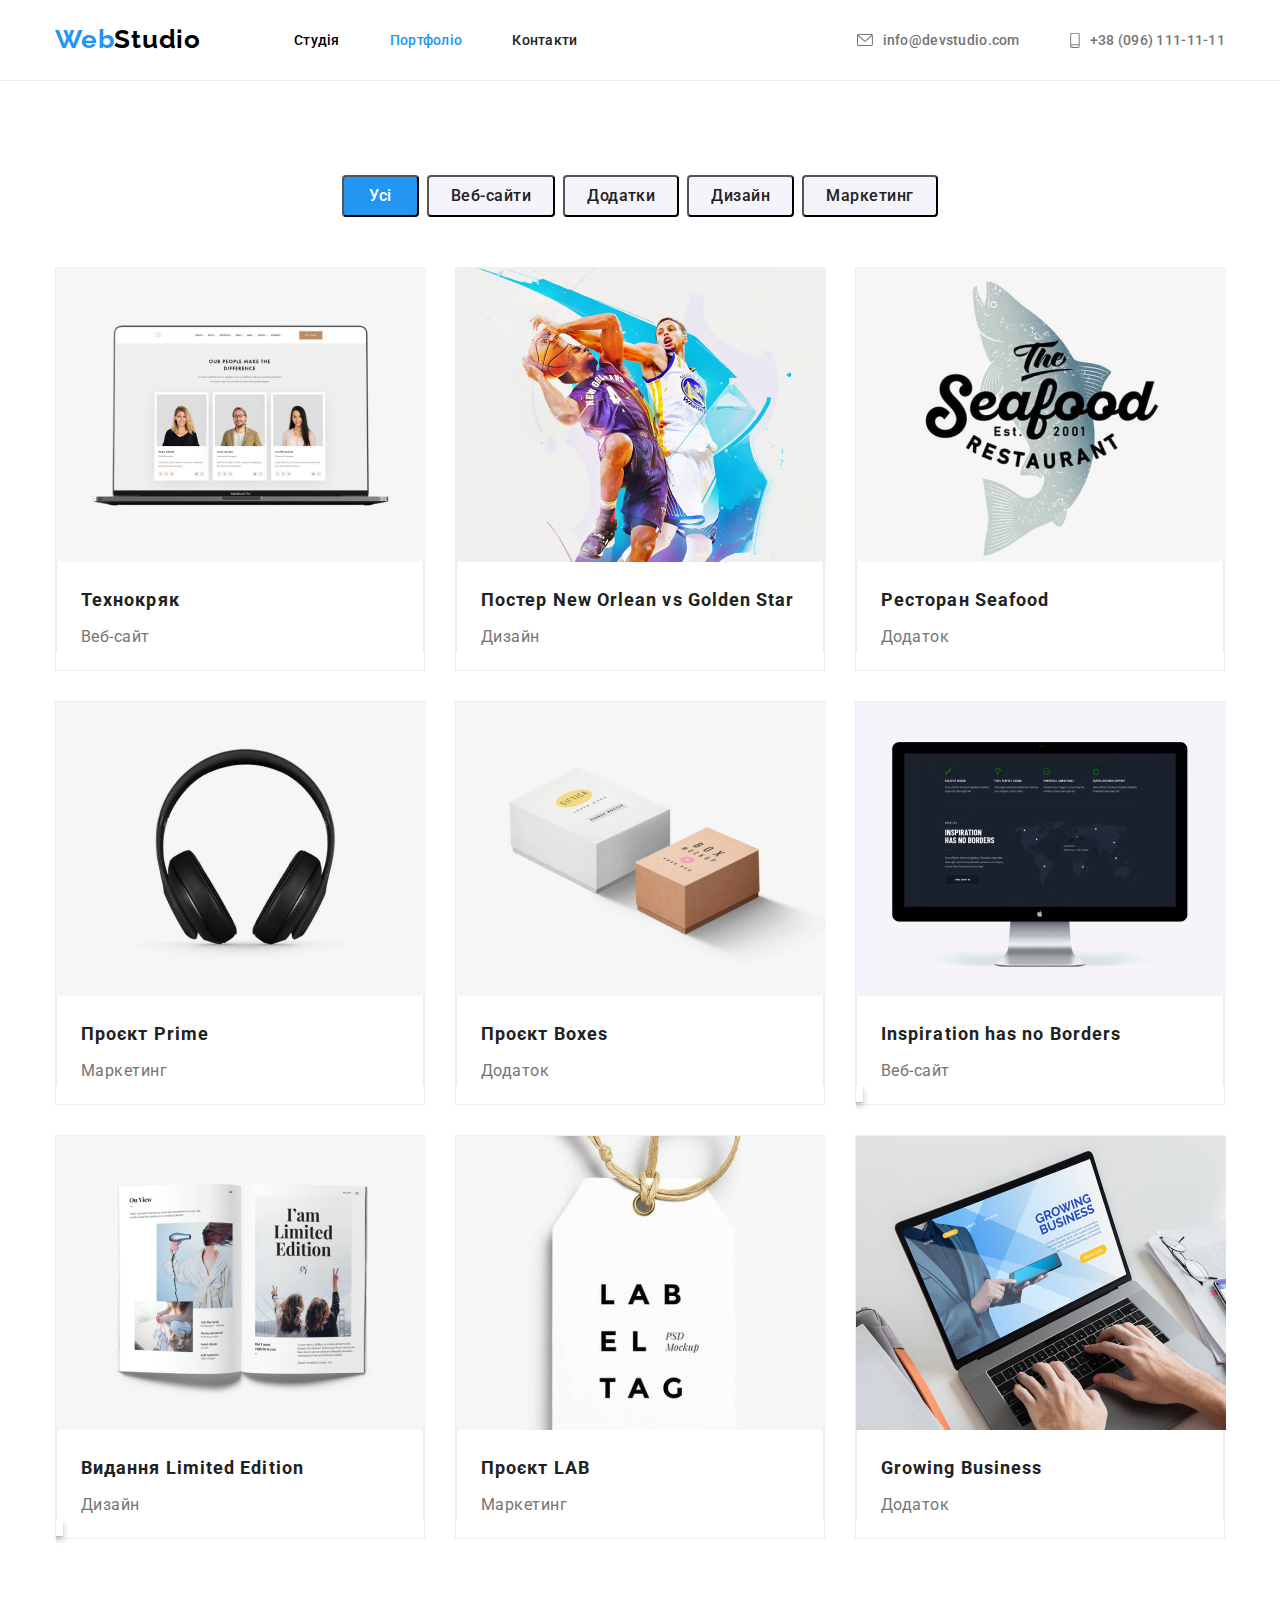
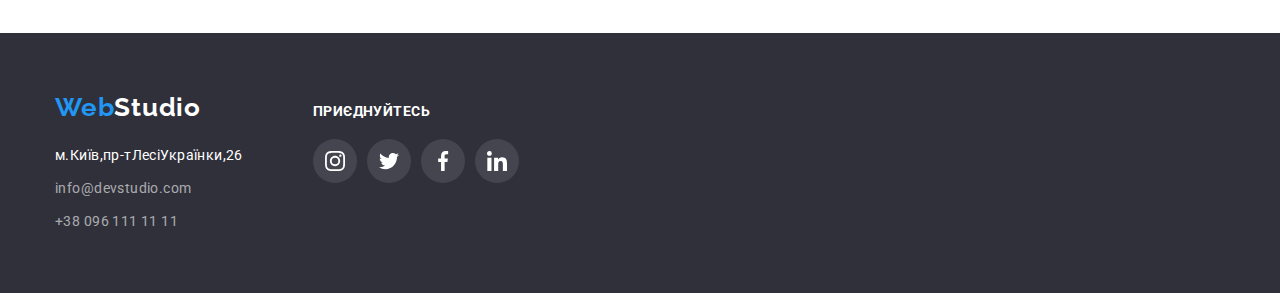
==== commit ebf4c057: "Add files via upload" ====
--- a/portfolio.html
+++ b/portfolio.html
@@ -94,7 +94,7 @@
           </ul>
           <ul class="image-portfolio">
             <li class="image-list-portfolio">
-              <a href=""
+              <a class="image-list-pictures" href=""
                 ><img
                   class="image"
                   src="./image/image-portfolio-1.jpg"
@@ -109,7 +109,7 @@
               </a>
             </li>
             <li class="image-list-portfolio">
-              <a href=""
+              <a class="image-list-pictures" href=""
                 ><img
                   class="image"
                   src="./image/image-portfolio-2.jpg"
@@ -124,7 +124,7 @@
               </a>
             </li>
             <li class="image-list-portfolio">
-              <a href=""
+              <a class="image-list-pictures" href=""
                 ><img
                   class="image"
                   src="./image/image-portfolio-3.jpg"
@@ -139,7 +139,7 @@
               </a>
             </li>
             <li class="image-list-portfolio">
-              <a href=""
+              <a class="image-list-pictures" href=""
                 ><img
                   class="image"
                   src="./image/image-portfolio-4.jpg"
@@ -154,7 +154,7 @@
               </a>
             </li>
             <li class="image-list-portfolio">
-              <a href=""
+              <a class="image-list-pictures" href=""
                 ><img
                   class="image"
                   src="./image/image-portfolio-5.jpg"
@@ -169,7 +169,7 @@
               </a>
             </li>
             <li class="image-list-portfolio">
-              <a href=""
+              <a class="image-list-pictures" href=""
                 ><img
                   class="image"
                   src="./image/image-portfolio-6.jpg"
@@ -185,7 +185,7 @@
               </a>
             </li>
             <li class="image-list-portfolio">
-              <a href=""
+              <a class="image-list-pictures" href=""
                 ><img
                   class="image"
                   src="./image/image-portfolio-7.jpg"
@@ -201,7 +201,7 @@
               </a>
             </li>
             <li class="image-list-portfolio">
-              <a href=""
+              <a class="image-list-pictures" href=""
                 ><img
                   class="image"
                   src="./image/image-portfolio-8.jpg"
@@ -216,7 +216,7 @@
               </a>
             </li>
             <li class="image-list-portfolio">
-              <a href=""
+              <a class="image-list-pictures" href=""
                 ><img
                   class="image"
                   src="./image/image-portfolio-9.jpg"
--- a/css/styles.css
+++ b/css/styles.css
@@ -69,6 +69,11 @@
 }
 
 /* Кнопки */
+.clik:hover,
+.clik:focus {
+  box-shadow: 0 2px 2px 0 rgb(0, 0, 0, 0.12), 0 1px 2px 0 rgb(0, 0, 0, 0.08),
+    0 3px 1px 0 rgb(0, 0, 0, 0.1);
+}
 .studio-portfolio:hover,
 .studio-portfolio:focus {
   color: var(--accent-cl);
@@ -121,7 +126,11 @@
   padding-top: 6px;
   padding-bottom: 6px;
 }
-
+.all:hover,
+.all:focus {
+  box-shadow: 0 2px 2px 0 rgb(0, 0, 0, 0.12), 0 1px 2px 0 rgb(0, 0, 0, 0.08),
+      0 3px 1px 0 rgb(0, 0, 0, 0.1);
+}
 .clik {
   font-weight: 500;
   font-size: 16px;
@@ -585,7 +594,7 @@
   text-align: center;
   color: var(--text);
   
-  padding-bottom: 50px;
+  margin-bottom: 50px;
 }
 .customers-list {
   display: flex;
@@ -741,11 +750,7 @@
 .button {
   border-radius: 4px;
 }
-.button:hover,
-.button:focus {
-  box-shadow: 0 2px 2px 0 rgb(0, 0, 0, 0.12), 0 1px 2px 0 rgb(0, 0, 0, 0.08),
-      0 3px 1px 0 rgb(0, 0, 0, 0.1);
-}
+
 .container-portfolio {
   padding-top: 94px;
   padding-bottom: 94px;
@@ -807,27 +812,26 @@
   background: var(--color);
   border: 1px solid #eee;
 }
-.image-list-portfolio:hover,
-.image-list-portfolio:focus {
+
+
+.image-list-portfolio:nth-child(3n+3){
+  margin-right: 0;
+  border: 1px solid #eee;
+  width: 370px;
+  height: 404px;
+}
+
+.image-list-pictures:nth-child(3n+3):hover,
+.image-list-pictures:nth-child(3n+3):focus {
   box-shadow: 1px 4px 6px 0 rgba(0, 0, 0, 0.16), 0 4px 4px 0 rgba(0, 0, 0, 0.06),
       0 1px 1px 0 rgba(0, 0, 0, 0.12);
       background: var(--color);
 }
-
-.image-list-portfolio:nth-child(3n+3){
-  margin-right: 0;
-  border: 1px solid #eee;
-  width: 370px;
-  height: 404px;
-}
-
- .image-list-portfolio:nth-child(3n+3):hover,
-  .image-list-portfolio:nth-child(3n+3):focus {
+.image-list-pictures {
   box-shadow: 1px 4px 6px 0 rgba(0, 0, 0, 0.16), 0 4px 4px 0 rgba(0, 0, 0, 0.06),
       0 1px 1px 0 rgba(0, 0, 0, 0.12);
-      background: var(--color);
-}
-
+    background: var(--color);
+}
 .image-list:nth-child(3n + 1) {
   margin-right: 0;
 }
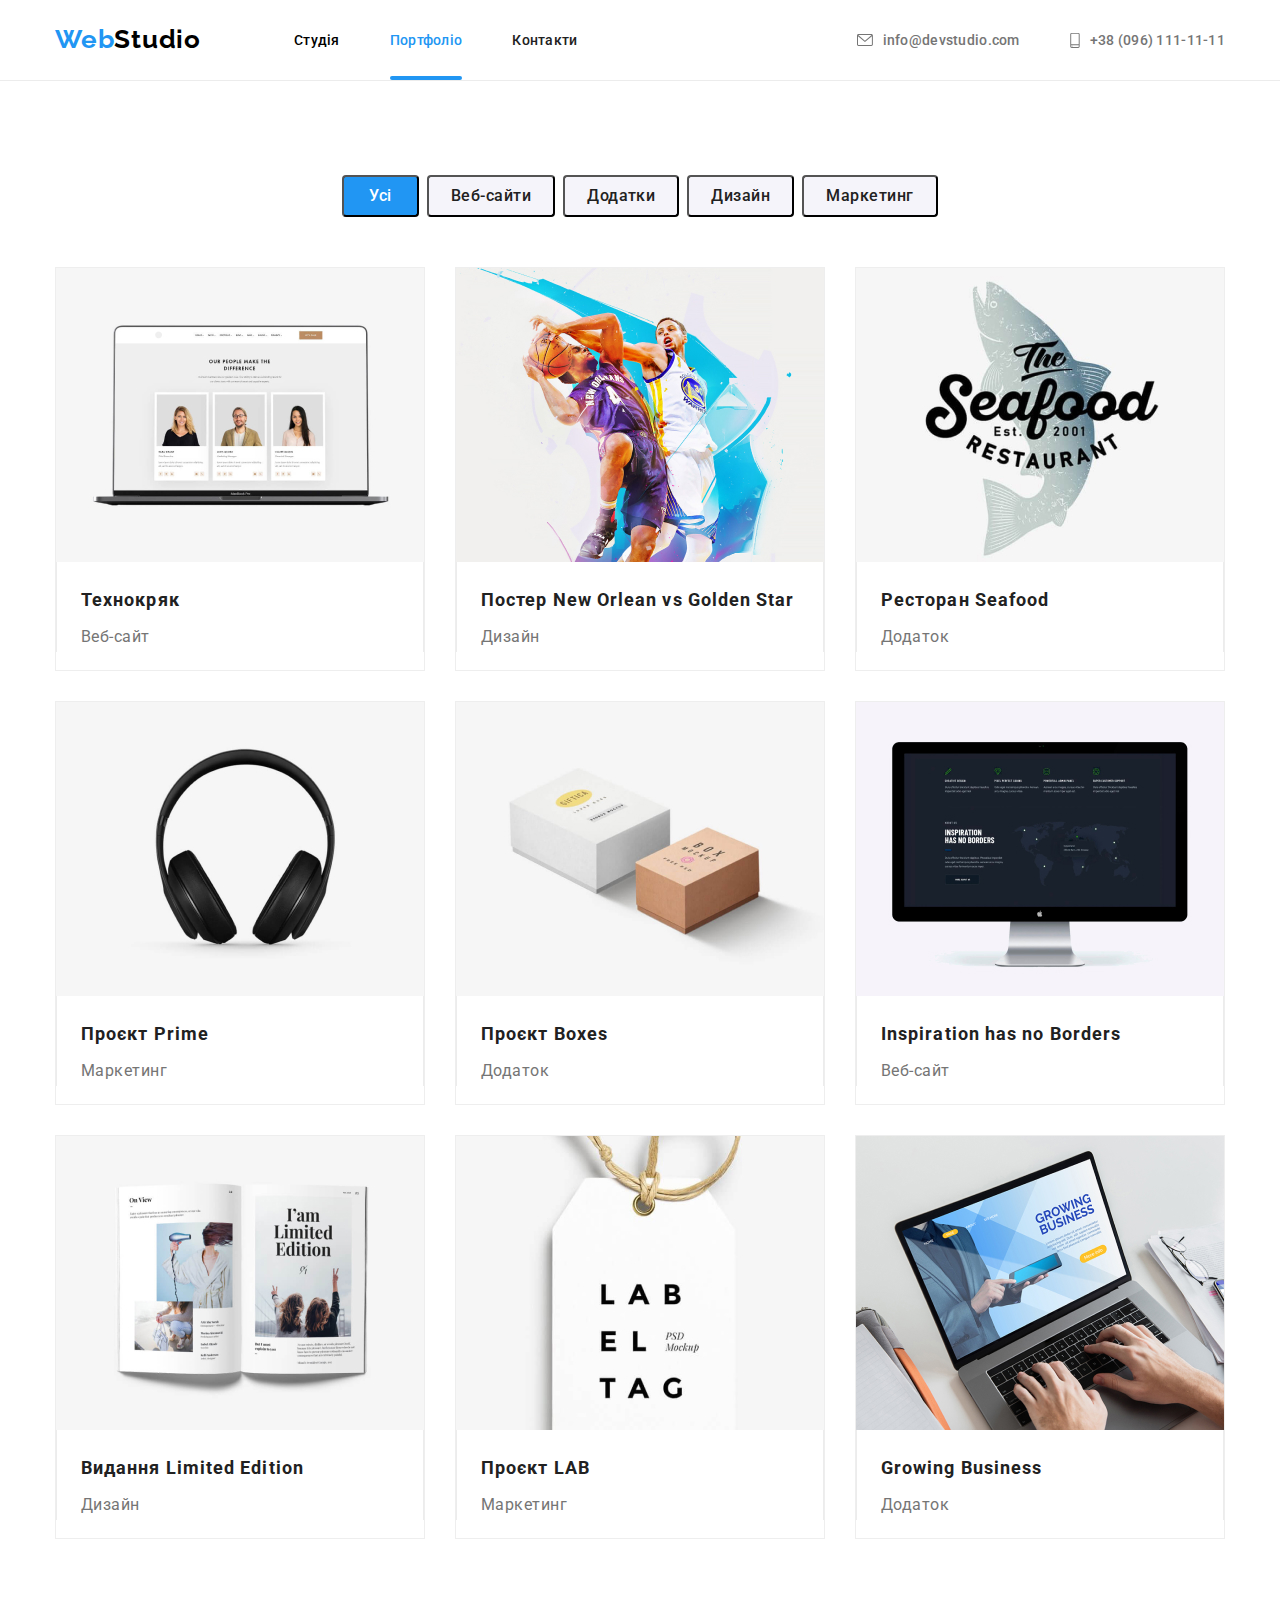
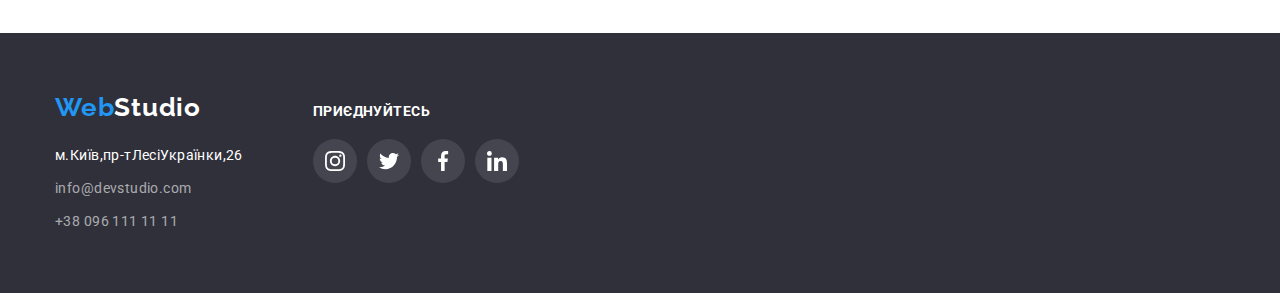
==== commit b70d29d0: "Add files via upload" ====
--- a/portfolio.html
+++ b/portfolio.html
@@ -27,15 +27,21 @@
         <nav class="navigtion">
           <ul class="list-informatoins">
             <li class="navigation-item">
-              <a class="studio-portfolio" href="./index.html">Студія</a>
+              <a class="studio-portfolio navigation-link" href="./index.html"
+                >Студія</a
+              >
             </li>
             <li class="navigation-item">
-              <a class="portfolio-portfolio" href="./portfolio.html"
+              <a
+                class="portfolio-portfolio navigation-link"
+                href="./portfolio.html"
                 >Портфоліо</a
               >
             </li>
             <li class="navigation-item">
-              <a class="contacts-portfolio" href="Контакти">Контакти</a>
+              <a class="contacts-portfolio navigation-link" href="Контакти"
+                >Контакти</a
+              >
             </li>
           </ul>
         </nav>
@@ -94,14 +100,24 @@
           </ul>
           <ul class="image-portfolio">
             <li class="image-list-portfolio">
-              <a class="image-list-pictures" href=""
-                ><img
-                  class="image"
-                  src="./image/image-portfolio-1.jpg"
-                  alt="Технокряк"
-                  width="370"
-                  height="294"
-                />
+              <a class="image-list-pictures" href="#">
+                <div class="description-blok">
+                  <img
+                    class="image"
+                    src="./image/image-portfolio-1.jpg"
+                    alt="Технокряк"
+                    width="370"
+                    height="294"
+                  />
+                  <div class="description">
+                    <p class="animation-text">
+                      Ресурс пропонує комплексні пропозиції з різним рівнем
+                      функціоналу та сервісів. Все це дозволить відвідувачу
+                      отримати вичерпні відомості про компанію чи приватну
+                      особу.
+                    </p>
+                  </div>
+                </div>
                 <div class="project-info">
                   <h3 class="text">Технокряк</h3>
                   <p class="classification">Веб-сайт</p>
@@ -110,13 +126,23 @@
             </li>
             <li class="image-list-portfolio">
               <a class="image-list-pictures" href=""
-                ><img
-                  class="image"
-                  src="./image/image-portfolio-2.jpg"
-                  alt="Постер New Orlean vs Golden Star"
-                  width="370"
-                  height="294"
-                />
+                ><div class="description-blok">
+                  <img
+                    class="image"
+                    src="./image/image-portfolio-2.jpg"
+                    alt="Технокряк"
+                    width="370"
+                    height="294"
+                  />
+                  <div class="description">
+                    <p class="animation-text">
+                      Ресурс пропонує комплексні пропозиції з різним рівнем
+                      функціоналу та сервісів. Все це дозволить відвідувачу
+                      отримати вичерпні відомості про компанію чи приватну
+                      особу.
+                    </p>
+                  </div>
+                </div>
                 <div class="project-info">
                   <h3 class="text">Постер New Orlean vs Golden Star</h3>
                   <p class="classification">Дизайн</p>
@@ -125,13 +151,23 @@
             </li>
             <li class="image-list-portfolio">
               <a class="image-list-pictures" href=""
-                ><img
-                  class="image"
-                  src="./image/image-portfolio-3.jpg"
-                  alt="Ресторан Seafood"
-                  width="370"
-                  height="294"
-                />
+                ><div class="description-blok">
+                  <img
+                    class="image"
+                    src="./image/image-portfolio-3.jpg"
+                    alt="Технокряк"
+                    width="370"
+                    height="294"
+                  />
+                  <div class="description">
+                    <p class="animation-text">
+                      Ресурс пропонує комплексні пропозиції з різним рівнем
+                      функціоналу та сервісів. Все це дозволить відвідувачу
+                      отримати вичерпні відомості про компанію чи приватну
+                      особу.
+                    </p>
+                  </div>
+                </div>
                 <div class="project-info">
                   <h3 class="text">Ресторан Seafood</h3>
                   <p class="classification">Додаток</p>
@@ -140,13 +176,23 @@
             </li>
             <li class="image-list-portfolio">
               <a class="image-list-pictures" href=""
-                ><img
-                  class="image"
-                  src="./image/image-portfolio-4.jpg"
-                  alt="Проєкт Prime"
-                  width="370"
-                  height="294"
-                />
+                ><div class="description-blok">
+                  <img
+                    class="image"
+                    src="./image/image-portfolio-4.jpg"
+                    alt="Технокряк"
+                    width="370"
+                    height="294"
+                  />
+                  <div class="description">
+                    <p class="animation-text">
+                      Ресурс пропонує комплексні пропозиції з різним рівнем
+                      функціоналу та сервісів. Все це дозволить відвідувачу
+                      отримати вичерпні відомості про компанію чи приватну
+                      особу.
+                    </p>
+                  </div>
+                </div>
                 <div class="project-info">
                   <h3 class="text">Проєкт Prime</h3>
                   <p class="classification">Маркетинг</p>
@@ -155,13 +201,23 @@
             </li>
             <li class="image-list-portfolio">
               <a class="image-list-pictures" href=""
-                ><img
-                  class="image"
-                  src="./image/image-portfolio-5.jpg"
-                  alt="Проєкт Boxes"
-                  width="370"
-                  height="294"
-                />
+                ><div class="description-blok">
+                  <img
+                    class="image"
+                    src="./image/image-portfolio-5.jpg"
+                    alt="Технокряк"
+                    width="370"
+                    height="294"
+                  />
+                  <div class="description">
+                    <p class="animation-text">
+                      Ресурс пропонує комплексні пропозиції з різним рівнем
+                      функціоналу та сервісів. Все це дозволить відвідувачу
+                      отримати вичерпні відомості про компанію чи приватну
+                      особу.
+                    </p>
+                  </div>
+                </div>
                 <div class="project-info">
                   <h3 class="text">Проєкт Boxes</h3>
                   <p class="classification">Додаток</p>
@@ -170,13 +226,23 @@
             </li>
             <li class="image-list-portfolio">
               <a class="image-list-pictures" href=""
-                ><img
-                  class="image"
-                  src="./image/image-portfolio-6.jpg"
-                  alt="Inspiration has no Borders"
-                  width="370"
-                  height="294"
-                />
+                ><div class="description-blok">
+                  <img
+                    class="image"
+                    src="./image/image-portfolio-6.jpg"
+                    alt="Технокряк"
+                    width="370"
+                    height="294"
+                  />
+                  <div class="description">
+                    <p class="animation-text">
+                      Ресурс пропонує комплексні пропозиції з різним рівнем
+                      функціоналу та сервісів. Все це дозволить відвідувачу
+                      отримати вичерпні відомості про компанію чи приватну
+                      особу.
+                    </p>
+                  </div>
+                </div>
                 <div class="project-info">
                   <h3 class="text">Inspiration has no Borders</h3>
                   <p class="classification">Веб-сайт</p>
@@ -186,13 +252,23 @@
             </li>
             <li class="image-list-portfolio">
               <a class="image-list-pictures" href=""
-                ><img
-                  class="image"
-                  src="./image/image-portfolio-7.jpg"
-                  alt="Видання Limited Edition"
-                  width="370"
-                  height="294"
-                />
+                ><div class="description-blok">
+                  <img
+                    class="image"
+                    src="./image/image-portfolio-7.jpg"
+                    alt="Технокряк"
+                    width="370"
+                    height="294"
+                  />
+                  <div class="description">
+                    <p class="animation-text">
+                      Ресурс пропонує комплексні пропозиції з різним рівнем
+                      функціоналу та сервісів. Все це дозволить відвідувачу
+                      отримати вичерпні відомості про компанію чи приватну
+                      особу.
+                    </p>
+                  </div>
+                </div>
                 <div class="project-info">
                   <h3 class="text">Видання Limited Edition</h3>
                   <p class="classification">Дизайн</p>
@@ -202,13 +278,23 @@
             </li>
             <li class="image-list-portfolio">
               <a class="image-list-pictures" href=""
-                ><img
-                  class="image"
-                  src="./image/image-portfolio-8.jpg"
-                  alt="Проєкт LAB"
-                  width="370"
-                  height="294"
-                />
+                ><div class="description-blok">
+                  <img
+                    class="image"
+                    src="./image/image-portfolio-8.jpg"
+                    alt="Технокряк"
+                    width="370"
+                    height="294"
+                  />
+                  <div class="description">
+                    <p class="animation-text">
+                      Ресурс пропонує комплексні пропозиції з різним рівнем
+                      функціоналу та сервісів. Все це дозволить відвідувачу
+                      отримати вичерпні відомості про компанію чи приватну
+                      особу.
+                    </p>
+                  </div>
+                </div>
                 <div class="project-info">
                   <h3 class="text">Проєкт LAB</h3>
                   <p class="classification">Маркетинг</p>
@@ -217,13 +303,23 @@
             </li>
             <li class="image-list-portfolio">
               <a class="image-list-pictures" href=""
-                ><img
-                  class="image"
-                  src="./image/image-portfolio-9.jpg"
-                  alt="Growing Business"
-                  width="370"
-                  height="294"
-                />
+                ><div class="description-blok">
+                  <img
+                    class="image"
+                    src="./image/image-portfolio-9.jpg"
+                    alt="Технокряк"
+                    width="370"
+                    height="294"
+                  />
+                  <div class="description">
+                    <p class="animation-text">
+                      Ресурс пропонує комплексні пропозиції з різним рівнем
+                      функціоналу та сервісів. Все це дозволить відвідувачу
+                      отримати вичерпні відомості про компанію чи приватну
+                      особу.
+                    </p>
+                  </div>
+                </div>
                 <div class="project-info">
                   <h3 class="text">Growing Business</h3>
                   <p class="classification">Додаток</p>
--- a/css/styles.css
+++ b/css/styles.css
@@ -74,6 +74,7 @@
   box-shadow: 0 2px 2px 0 rgb(0, 0, 0, 0.12), 0 1px 2px 0 rgb(0, 0, 0, 0.08),
     0 3px 1px 0 rgb(0, 0, 0, 0.1);
 }
+
 .studio-portfolio:hover,
 .studio-portfolio:focus {
   color: var(--accent-cl);
@@ -118,7 +119,7 @@
   color: var(--color);
   cursor: pointer;
   border-radius: 4px;
-  
+
   background: var(--accent-cl);
   margin-left: auto;
   padding-left: 25px;
@@ -126,11 +127,13 @@
   padding-top: 6px;
   padding-bottom: 6px;
 }
+
 .all:hover,
 .all:focus {
   box-shadow: 0 2px 2px 0 rgb(0, 0, 0, 0.12), 0 1px 2px 0 rgb(0, 0, 0, 0.08),
-      0 3px 1px 0 rgb(0, 0, 0, 0.1);
-}
+    0 3px 1px 0 rgb(0, 0, 0, 0.1);
+}
+
 .clik {
   font-weight: 500;
   font-size: 16px;
@@ -205,6 +208,32 @@
   color: var(--accent-cl);
 }
 
+.studio-index-accent::after {
+
+  position: absolute;
+  content: " ";
+  display: block;
+  width: 100%;
+  height: 4px;
+  background-color: #2196f3;
+  bottom: 0;
+  right: 0;
+  border-radius: 2px;
+
+}
+
+.portfolio-portfolio::after {
+  position: absolute;
+  content: " ";
+  display: block;
+  width: 100%;
+  height: 4px;
+  background-color: #2196f3;
+  bottom: 0;
+  right: 0;
+  border-radius: 2px;
+}
+
 /* Шапка сайту */
 .header-container {
   display: flex;
@@ -285,6 +314,22 @@
   margin-right: auto;
 }
 
+.navigation-link {
+  position: relative;
+}
+
+.navigation-link:hover::after {
+  position: absolute;
+  content: " ";
+  display: block;
+  width: 100%;
+  height: 4px;
+  background-color: #2196f3;
+  bottom: 0;
+  right: 0;
+  border-radius: 2px;
+}
+
 .header-group-list {
   display: flex;
   margin-left: auto;
@@ -317,6 +362,7 @@
 .information-list:last-child {
   margin-left: 50px;
 }
+
 .header-group-list {
   fill: var(--txt-cl);
 }
@@ -329,12 +375,15 @@
 .header-link-list:focus {
   fill: var(--accent-cl);
 }
+
 .group-link {
   margin-right: 50px;
 }
+
 .group-link:last-child {
   margin-right: 0;
 }
+
 .header-link-list {
   text-decoration: none;
 
@@ -346,6 +395,7 @@
   display: flex;
   align-items: center;
 }
+
 .header-link-phone {
   text-decoration: none;
 
@@ -354,18 +404,22 @@
   letter-spacing: 0.02em;
   color: var(--txt-cl);
 }
+
 .header-link-list:hover,
 .header-link-list:focus {
   color: var(--accent-cl);
 }
+
 .header-link-phone:hover,
 .header-link-phone:focus {
   color: var(--accent-cl);
 }
+
 .header-icon:hover,
 .header-icon:focus {
   color: var(--accent-cl);
 }
+
 /* Hero-group */
 .header-group {
   max-width: 1600px;
@@ -393,7 +447,61 @@
   margin-left: auto;
   margin-right: auto;
   margin-bottom: 30px;
-}
+
+}
+
+.backdrop {
+
+z-index: 2;
+  position: fixed;
+  top: 0;
+  left: 0;
+  width: 100%;
+  height: 100%;
+  background: rgba(0, 0, 0, 0.2);
+  transition: visibility 250ms cubic-bezier(0.4, 0, 0.2, 1), opacity 250ms cubic-bezier(0.4, 0, 0.2, 1);
+}
+.modal-wrapper.is-hidden {
+  transition: transform 300ms ease-in-out 200ms, opacity 300ms ease-in-out 200ms;
+}
+.backdrop.is-hidden {
+  opacity: 0;
+  pointer-events: none;
+  visibility: hidden;
+}
+.backdrop.is-hidden .modal-wrapper {
+  transform: translate(-50%, -50%) scale(0.2);
+}
+.modal-wrapper {
+  position: absolute;
+    top: 50%;
+    left: 50%;
+    transform: translate(-50%, -50%);
+    border-radius: 4px;
+    width: 528px;
+    height: 581px;
+    box-shadow: 0 2px 1px 0 rgba(0, 0, 0, 0.2), 0 1px 1px 0 rgba(0, 0, 0, 0.14), 0 1px 3px 0 rgba(0, 0, 0, 0.12);
+    background: #fff;
+    transform: translate(-50%, -50%) scale(1);
+    transition: 250ms cubic-bezier(0.4, 0, 0.2, 1);
+}
+
+.modal-btn {
+  position: absolute;
+    top: 8px;
+    right: 8px;
+    border-radius: 50%;
+    background-color: #fff;
+    border: 1px solid rgba(203, 195, 195, 0.5);
+    display: flex;
+    align-items: center;
+    justify-content: center;
+    padding: 0;
+    width: 30px;
+    height: 30px;
+    cursor: pointer;
+  }
+
 
 /* About-group */
 .about-group {
@@ -407,6 +515,8 @@
 
 .features-item {
   display: flex;
+  perspective: 1000px;
+
 }
 
 .features-item:last-child {
@@ -422,13 +532,16 @@
   justify-content: center;
   margin-bottom: 30px;
   height: 120px;
-}
+
+}
+
 .features-icon:last-child {
   margin-right: 0;
 }
+
 .features-list:not(:last-child) {
   margin-right: 30px;
-  
+
 }
 
 .features {
@@ -448,17 +561,34 @@
   color: var(--txt-cl);
 }
 
- 
+
 
 .icon-item {
   width: 70px;
   height: 70px;
-    
-    
+
+
 }
 
 
 /* Occupation */
+.about .image-item {
+  flex-basis: calc((100% - 90px) / 3);
+  position: relative;
+}
+
+.about .image-item::before {
+  position: absolute;
+  content: " ";
+
+  display: block;
+  background: rgba(47, 48, 58, 0.8);
+  width: 100%;
+  height: 70px;
+  bottom: 0;
+  left: 0;
+
+}
 
 .our-occupation {
   font-weight: 700;
@@ -481,6 +611,24 @@
 
 .image-item:first-child {
   margin-left: 0;
+}
+
+.before-list-item {
+
+
+  bottom: 0;
+
+  position: absolute;
+  font-family: var(--font-family);
+  font-weight: 700;
+  font-size: 14px;
+  letter-spacing: 0.03em;
+  text-transform: uppercase;
+  text-align: center;
+  color: #fff;
+  padding-left: 95px;
+  padding-bottom: 27px;
+
 }
 
 /* Our-team */
@@ -488,15 +636,18 @@
   padding-top: 94px;
   background-color: var(--text-bg-cl);
 }
+
 .team-social-link-list {
   display: flex;
   justify-content: center;
-  
+
   align-items: baseline;
 }
+
 .team-social-link-item:last-child {
   margin-right: 0;
 }
+
 .team-social-link-item {
   border-radius: 50%;
 
@@ -531,6 +682,7 @@
 
   margin-right: 30px;
 }
+
 .group:last-child {
   margin-right: 0;
 }
@@ -567,6 +719,7 @@
   width: 44px;
   height: 44px;
 }
+
 .member-icons {
   fill: var(--icons-team);
 
@@ -574,18 +727,22 @@
   height: 20px;
   gap: 10px;
 }
+
 .our-team-icons:hover,
 .our-team-icons:focus {
   background-color: var(--accent-cl);
 }
+
 .our-team-icons:hover .member-icons,
 .our-team-icons:focus .member-icons {
   fill: var(--color);
 }
+
 /* Regular-customers */
 .regular-customers {
-padding-top: 94px;
-}
+  padding-top: 94px;
+}
+
 .client {
   font-family: var(--font-family);
   font-weight: 700;
@@ -593,9 +750,10 @@
   letter-spacing: 0.03em;
   text-align: center;
   color: var(--text);
-  
+
   margin-bottom: 50px;
 }
+
 .customers-list {
   display: flex;
 }
@@ -604,18 +762,20 @@
 .customers-list-group {
   fill: var(--icons-team);
   border: 1px solid var(--icons-team);
-    
-    
-      border-radius: 4px;
-      display: flex;
-      width: 170px;
-      height: 92px;
-      align-items: center;
-      justify-content: center;
-}
+
+
+  border-radius: 4px;
+  display: flex;
+  width: 170px;
+  height: 92px;
+  align-items: center;
+  justify-content: center;
+}
+
 .customers {
   margin-right: 30px;
 }
+
 .svg-customers {
   width: 106px;
   height: 60px;
@@ -630,9 +790,11 @@
   width: 170px;
   height: 92px;
 }
+
 .customers:last-child {
   margin-right: 0;
 }
+
 .list-icon-customers {
   width: 170px;
 
@@ -644,6 +806,7 @@
   display: flex;
   align-items: baseline;
 }
+
 footer {
   background-color: var(--bg-cl);
   padding-top: 60px;
@@ -680,7 +843,7 @@
 
 .address {
   margin-top: 20px;
-  
+
 }
 
 .information-email {
@@ -717,12 +880,15 @@
 
   align-items: baseline;
 }
+
 .social-links {
   margin-right: 10px;
 }
+
 .social-links:last-child {
   margin-right: 0;
 }
+
 .social-icons {
   display: flex;
   justify-content: center;
@@ -734,6 +900,7 @@
 
   transition: 250ms cubic-bezier(0.4, 0, 0.2, 1);
 }
+
 .social-icons:hover,
 .social-icons:focus {
   background-color: #2196f3;
@@ -743,9 +910,11 @@
 .footer-icons {
   fill: var(--color);
 }
+
 .information-footer {
   margin-right: 70px;
 }
+
 /* Portfolio */
 .button {
   border-radius: 4px;
@@ -808,30 +977,70 @@
   width: 370px;
 
   background: var(--color);
- 
+
   background: var(--color);
   border: 1px solid #eee;
-}
-
-
-.image-list-portfolio:nth-child(3n+3){
+  height: 404px;
+  position: relative;
+
+}
+
+.image-list-pictures::before {
+  content: "";
+  width: 100%;
+  height: 294px;
+  position: absolute;
+  background: rgba(33, 150, 243, 0.9);
+  display: block;
+  opacity: 0;
+
+}
+
+
+
+.animation-text {
+  font-family: var(--font-family);
+  font-weight: 400;
+  font-size: 18px;
+  
+  line-height: 1.55556;
+  letter-spacing: 0.03em;
+  color: #fff;
+  width: 322px;
+  height: 168px;
+  background-color: rgba(33, 150, 243, 0.9);
+}
+
+.image-list-portfolio:nth-child(3n+3) {
   margin-right: 0;
   border: 1px solid #eee;
   width: 370px;
   height: 404px;
 }
 
+.image-list-pictures {
+  display: block;
+  animation: fade-bottom-to-top 250ms;
+}
+
 .image-list-pictures:nth-child(3n+3):hover,
 .image-list-pictures:nth-child(3n+3):focus {
   box-shadow: 1px 4px 6px 0 rgba(0, 0, 0, 0.16), 0 4px 4px 0 rgba(0, 0, 0, 0.06),
-      0 1px 1px 0 rgba(0, 0, 0, 0.12);
-      background: var(--color);
-}
-.image-list-pictures {
+    0 1px 1px 0 rgba(0, 0, 0, 0.12);
+  background: var(--color);
+}
+
+.image-list-pictures:hover,
+.image-list-pictures:focus {
   box-shadow: 1px 4px 6px 0 rgba(0, 0, 0, 0.16), 0 4px 4px 0 rgba(0, 0, 0, 0.06),
-      0 1px 1px 0 rgba(0, 0, 0, 0.12);
-    background: var(--color);
-}
+    0 1px 1px 0 rgba(0, 0, 0, 0.12);
+  background: var(--color);
+  width: 370px;
+  height: 404px;
+
+
+}
+
 .image-list:nth-child(3n + 1) {
   margin-right: 0;
 }
@@ -893,3 +1102,36 @@
 
   border-left: 1px solid #ececec;
 }
+.description {
+  position: absolute;
+    width: 100%;
+    height: 100%;
+    bottom: 0;
+    left: 0;
+    display: block;
+   
+    background-color: #2196f3e5;
+    padding-left: 24px;
+    padding-top: 63px;
+    padding-right: 24px;
+    padding-bottom: 63px;
+    font-size: 18px;
+    font-weight: 400;
+    line-height: 1.6;
+    letter-spacing: 0.03em;
+    text-align: left;
+    transform: translateY(100%);
+    transition-duration: 250ms;
+    transition-timing-function: cubic-bezier(0.4, 0, 0.2, 1);
+    transition-property: rgba(33, 150, 243, 0.9);
+}
+.description-blok {
+  position: relative;
+  overflow: hidden;
+}
+.image-list-pictures:hover .description,
+.image-list-pictures:focus .description {
+  transform: translateY(0);
+  opacity: 1;
+  visibility: 1;
+}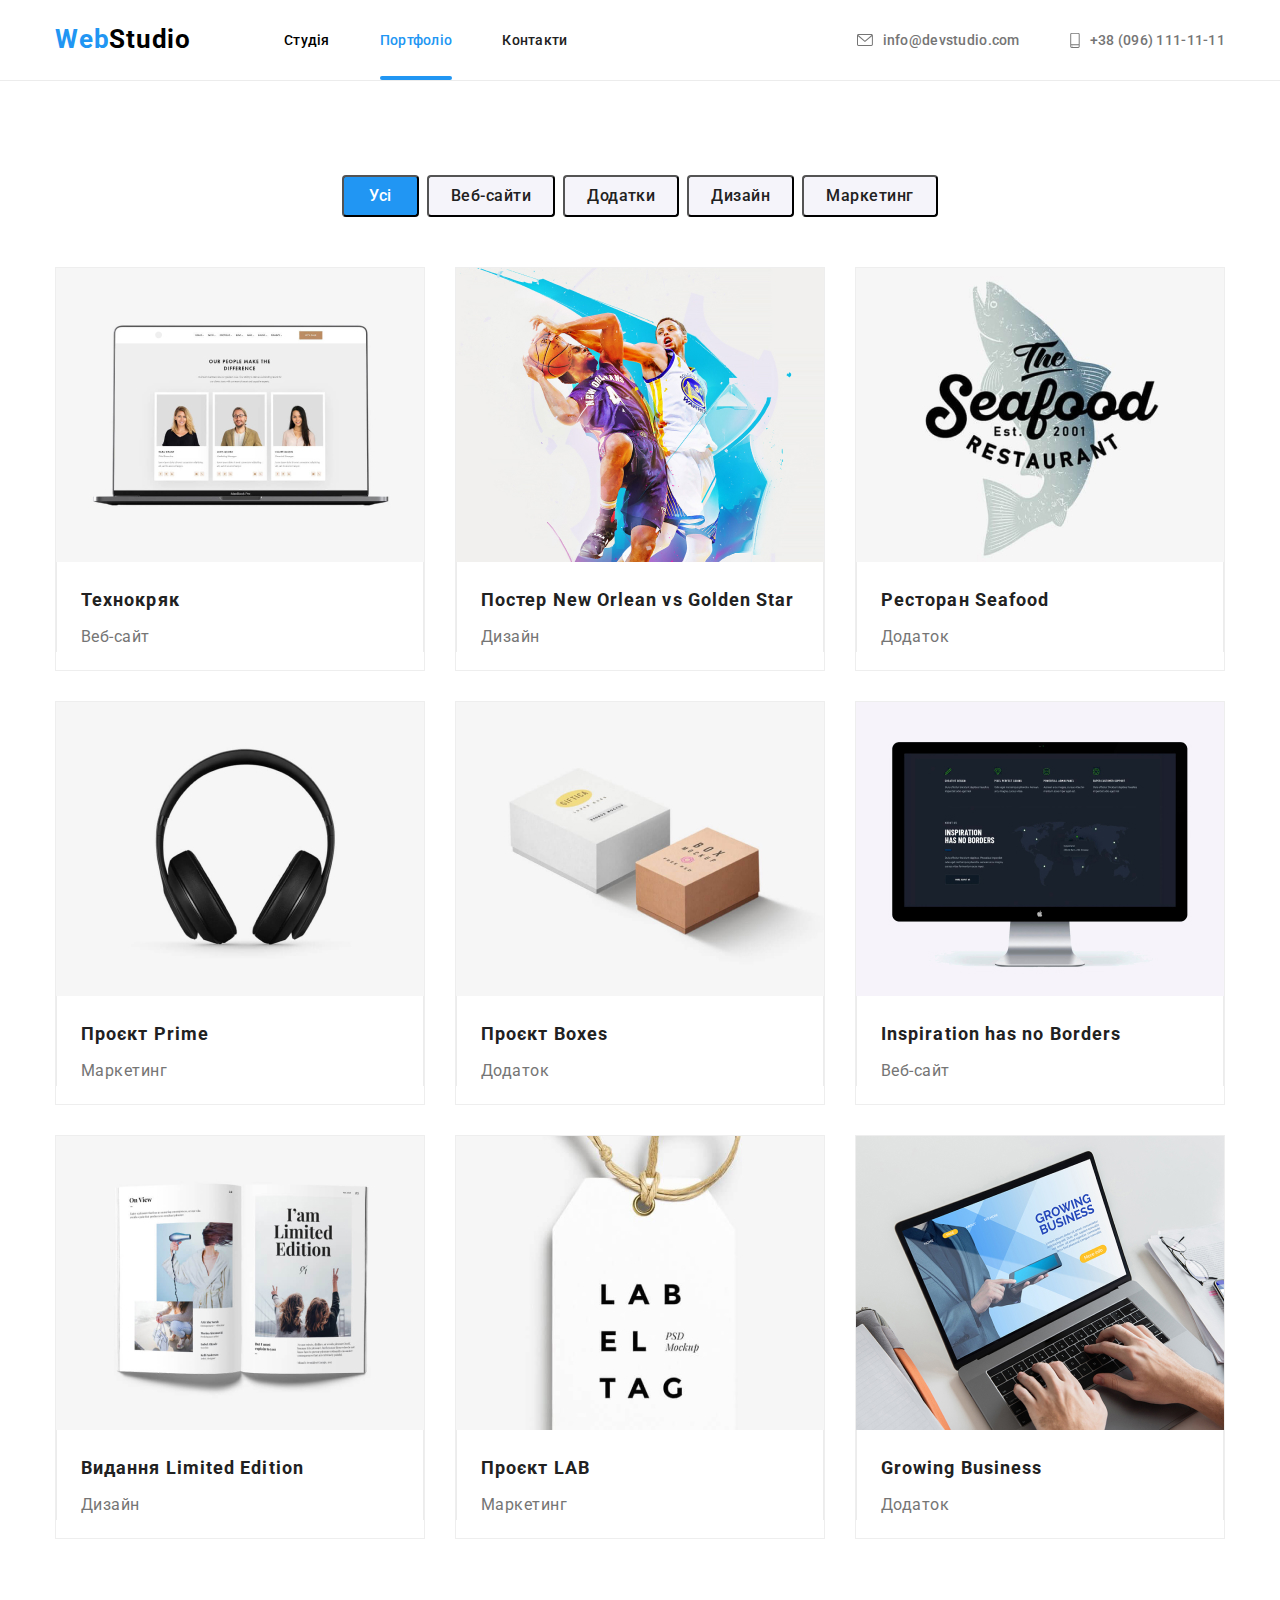
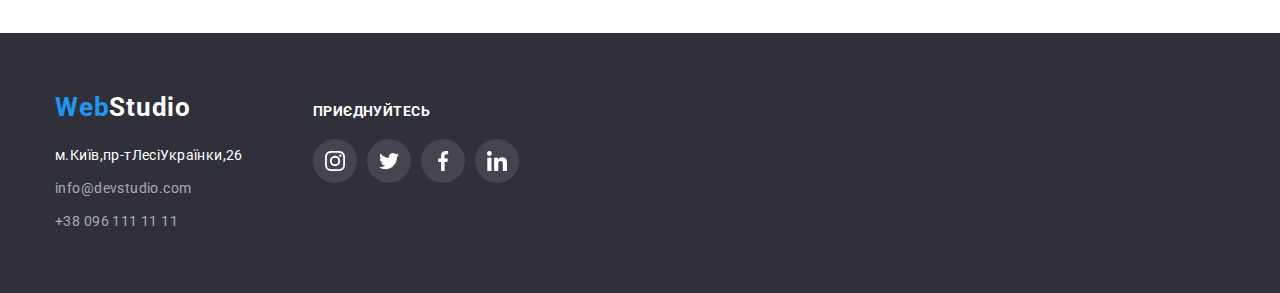
==== commit f407a8fb: "Add files via upload" ====
--- a/portfolio.html
+++ b/portfolio.html
@@ -110,7 +110,7 @@
                     height="294"
                   />
                   <div class="description">
-                    <p class="animation-text">
+                    <p class="description-text">
                       Ресурс пропонує комплексні пропозиції з різним рівнем
                       функціоналу та сервісів. Все це дозволить відвідувачу
                       отримати вичерпні відомості про компанію чи приватну
@@ -125,7 +125,7 @@
               </a>
             </li>
             <li class="image-list-portfolio">
-              <a class="image-list-pictures" href=""
+              <a class="image-list-pictures" href="#"
                 ><div class="description-blok">
                   <img
                     class="image"
@@ -135,7 +135,7 @@
                     height="294"
                   />
                   <div class="description">
-                    <p class="animation-text">
+                    <p class="description-text">
                       Ресурс пропонує комплексні пропозиції з різним рівнем
                       функціоналу та сервісів. Все це дозволить відвідувачу
                       отримати вичерпні відомості про компанію чи приватну
@@ -150,7 +150,7 @@
               </a>
             </li>
             <li class="image-list-portfolio">
-              <a class="image-list-pictures" href=""
+              <a class="image-list-pictures" href="#"
                 ><div class="description-blok">
                   <img
                     class="image"
@@ -160,7 +160,7 @@
                     height="294"
                   />
                   <div class="description">
-                    <p class="animation-text">
+                    <p class="description-text">
                       Ресурс пропонує комплексні пропозиції з різним рівнем
                       функціоналу та сервісів. Все це дозволить відвідувачу
                       отримати вичерпні відомості про компанію чи приватну
@@ -175,7 +175,7 @@
               </a>
             </li>
             <li class="image-list-portfolio">
-              <a class="image-list-pictures" href=""
+              <a class="image-list-pictures" href="#"
                 ><div class="description-blok">
                   <img
                     class="image"
@@ -185,7 +185,7 @@
                     height="294"
                   />
                   <div class="description">
-                    <p class="animation-text">
+                    <p class="description-text">
                       Ресурс пропонує комплексні пропозиції з різним рівнем
                       функціоналу та сервісів. Все це дозволить відвідувачу
                       отримати вичерпні відомості про компанію чи приватну
@@ -200,7 +200,7 @@
               </a>
             </li>
             <li class="image-list-portfolio">
-              <a class="image-list-pictures" href=""
+              <a class="image-list-pictures" href="#"
                 ><div class="description-blok">
                   <img
                     class="image"
@@ -210,7 +210,7 @@
                     height="294"
                   />
                   <div class="description">
-                    <p class="animation-text">
+                    <p class="description-text">
                       Ресурс пропонує комплексні пропозиції з різним рівнем
                       функціоналу та сервісів. Все це дозволить відвідувачу
                       отримати вичерпні відомості про компанію чи приватну
@@ -225,7 +225,7 @@
               </a>
             </li>
             <li class="image-list-portfolio">
-              <a class="image-list-pictures" href=""
+              <a class="image-list-pictures" href="#"
                 ><div class="description-blok">
                   <img
                     class="image"
@@ -235,7 +235,7 @@
                     height="294"
                   />
                   <div class="description">
-                    <p class="animation-text">
+                    <p class="description-text">
                       Ресурс пропонує комплексні пропозиції з різним рівнем
                       функціоналу та сервісів. Все це дозволить відвідувачу
                       отримати вичерпні відомості про компанію чи приватну
@@ -251,7 +251,7 @@
               </a>
             </li>
             <li class="image-list-portfolio">
-              <a class="image-list-pictures" href=""
+              <a class="image-list-pictures" href="#"
                 ><div class="description-blok">
                   <img
                     class="image"
@@ -261,7 +261,7 @@
                     height="294"
                   />
                   <div class="description">
-                    <p class="animation-text">
+                    <p class="description-text">
                       Ресурс пропонує комплексні пропозиції з різним рівнем
                       функціоналу та сервісів. Все це дозволить відвідувачу
                       отримати вичерпні відомості про компанію чи приватну
@@ -277,7 +277,7 @@
               </a>
             </li>
             <li class="image-list-portfolio">
-              <a class="image-list-pictures" href=""
+              <a class="image-list-pictures" href="#"
                 ><div class="description-blok">
                   <img
                     class="image"
@@ -287,7 +287,7 @@
                     height="294"
                   />
                   <div class="description">
-                    <p class="animation-text">
+                    <p class="description-text">
                       Ресурс пропонує комплексні пропозиції з різним рівнем
                       функціоналу та сервісів. Все це дозволить відвідувачу
                       отримати вичерпні відомості про компанію чи приватну
@@ -302,7 +302,7 @@
               </a>
             </li>
             <li class="image-list-portfolio">
-              <a class="image-list-pictures" href=""
+              <a class="image-list-pictures" href="#"
                 ><div class="description-blok">
                   <img
                     class="image"
@@ -312,7 +312,7 @@
                     height="294"
                   />
                   <div class="description">
-                    <p class="animation-text">
+                    <p class="description-text">
                       Ресурс пропонує комплексні пропозиції з різним рівнем
                       функціоналу та сервісів. Все це дозволить відвідувачу
                       отримати вичерпні відомості про компанію чи приватну
--- a/css/styles.css
+++ b/css/styles.css
@@ -1,18 +1,14 @@
 :root {
-  /* стилі шрифту */
   --font-family: "Roboto", sans-serif;
   --second-family: "Raleway", sans-serif;
-  /* кольори тексту */
   --text: #212121;
   --txt-cl: #757575;
   --color: #fff;
   --accent-cl: #2196f3;
   --span: #000;
-  /* background-color */
   --bg-cl: #2f303a;
   --color: #fff;
   --text-bg-cl: #f5f4fa;
-  /* Icon-svg */
   --icons-team: #afb1b8;
 }
 
@@ -33,7 +29,7 @@
   font-family: "Roboto", sans-serif;
   letter-spacing: 0.03em;
   color: var(--color);
-  background-color: var(--color);
+  background-color: #fff;
 }
 
 section {
@@ -67,12 +63,10 @@
 p {
   margin: 0;
 }
-
 /* Кнопки */
 .clik:hover,
 .clik:focus {
-  box-shadow: 0 2px 2px 0 rgb(0, 0, 0, 0.12), 0 1px 2px 0 rgb(0, 0, 0, 0.08),
-    0 3px 1px 0 rgb(0, 0, 0, 0.1);
+  box-shadow: 0 2px 2px 0 rgb(0, 0, 0, 0.12), 0 1px 2px 0 rgb(0, 0, 0, 0.08), 0 3px 1px 0 rgb(0, 0, 0, 0.1);
 }
 
 .studio-portfolio:hover,
@@ -103,14 +97,13 @@
   font-family: inherit;
   cursor: pointer;
   color: var(--color);
-  background-color: var(--accent-cl);
+  background-color: #2196f3;
   box-shadow: 0 4px 4px 0 rgb(0, 0, 0, 0.15);
   border: transparent;
   border-radius: 4px;
 }
 
 .all {
-  font-family: var(--font-family);
   font-weight: 500;
   font-size: 16px;
   line-height: 1.63;
@@ -119,8 +112,7 @@
   color: var(--color);
   cursor: pointer;
   border-radius: 4px;
-
-  background: var(--accent-cl);
+  background: #2196f3;
   margin-left: auto;
   padding-left: 25px;
   padding-right: 25px;
@@ -130,8 +122,7 @@
 
 .all:hover,
 .all:focus {
-  box-shadow: 0 2px 2px 0 rgb(0, 0, 0, 0.12), 0 1px 2px 0 rgb(0, 0, 0, 0.08),
-    0 3px 1px 0 rgb(0, 0, 0, 0.1);
+  box-shadow: 0 2px 2px 0 rgb(0, 0, 0, 0.12), 0 1px 2px 0 rgb(0, 0, 0, 0.08), 0 3px 1px 0 rgb(0, 0, 0, 0.1);
 }
 
 .clik {
@@ -143,7 +134,7 @@
   color: var(--text);
   cursor: pointer;
   border-radius: 4px;
-  background: var(--text-bg-cl);
+  background: #f5f4fa;
   padding-left: 22px;
   padding-right: 22px;
   padding-top: 6px;
@@ -156,7 +147,7 @@
 
 .clik:hover,
 .clik:focus {
-  background-color: var(--accent-cl);
+  background-color: #2196f3;
   color: var(--color);
 }
 
@@ -194,7 +185,7 @@
 
 .btn:hover,
 .btn:focus {
-  background-color: var(--accent-cl);
+  background-color: #2196f3;
   color: var(--color);
 }
 
@@ -209,7 +200,6 @@
 }
 
 .studio-index-accent::after {
-
   position: absolute;
   content: " ";
   display: block;
@@ -219,7 +209,6 @@
   bottom: 0;
   right: 0;
   border-radius: 2px;
-
 }
 
 .portfolio-portfolio::after {
@@ -233,7 +222,6 @@
   right: 0;
   border-radius: 2px;
 }
-
 /* Шапка сайту */
 .header-container {
   display: flex;
@@ -246,16 +234,13 @@
 }
 
 .logo {
-  font-family: var(--second-family);
   font-weight: 700;
   font-size: 26px;
   letter-spacing: 0.03em;
   color: var(--accent-cl);
-
   text-decoration: none;
   padding-top: 24px;
   padding-bottom: 25px;
-
   margin-right: 93px;
 }
 
@@ -294,10 +279,8 @@
   font-size: 14px;
   letter-spacing: 0.02em;
   color: var(--text);
-
   padding-top: 32px;
   padding-bottom: 32px;
-
   box-sizing: content-box;
 }
 
@@ -342,7 +325,6 @@
   letter-spacing: 0.02em;
   color: var(--txt-cl);
   text-decoration: none;
-
   justify-content: center;
   text-align: center;
   display: flex;
@@ -386,11 +368,8 @@
 
 .header-link-list {
   text-decoration: none;
-
-  font-family: var(--main-font);
   font-weight: 500;
   letter-spacing: 0.02em;
-
   color: var(--txt-cl);
   display: flex;
   align-items: center;
@@ -398,8 +377,6 @@
 
 .header-link-phone {
   text-decoration: none;
-
-  font-family: var(--main-font);
   font-weight: 500;
   letter-spacing: 0.02em;
   color: var(--txt-cl);
@@ -420,20 +397,14 @@
   color: var(--accent-cl);
 }
 
-/* Hero-group */
 .header-group {
   max-width: 1600px;
   margin-left: auto;
   margin-right: auto;
-  background-image: url(../image/Img\ Overlay\ \(4\).png),
-    url(../image/Img\ \(1\).jpg);
-
-  background-color: var(--dark-bg-color);
+  background-image: url(../image/Img\ Overlay\ \(4\).png), url(../image/Img\ \(1\).jpg);
   padding-top: 200px;
   padding-bottom: 200px;
 }
-
-
 
 .hero-title {
   font-weight: 900;
@@ -447,62 +418,62 @@
   margin-left: auto;
   margin-right: auto;
   margin-bottom: 30px;
-
 }
 
 .backdrop {
-
-z-index: 2;
+  z-index: 2;
   position: fixed;
   top: 0;
   left: 0;
   width: 100%;
   height: 100%;
-  background: rgba(0, 0, 0, 0.2);
+  background: rgb(0, 0, 0, 0.2);
   transition: visibility 250ms cubic-bezier(0.4, 0, 0.2, 1), opacity 250ms cubic-bezier(0.4, 0, 0.2, 1);
 }
+
 .modal-wrapper.is-hidden {
-  transition: transform 300ms ease-in-out 200ms, opacity 300ms ease-in-out 200ms;
-}
+  transition: transform 300ms 200ms ease-in-out, opacity 300ms 200ms ease-in-out;
+}
+
 .backdrop.is-hidden {
   opacity: 0;
   pointer-events: none;
   visibility: hidden;
 }
+
 .backdrop.is-hidden .modal-wrapper {
   transform: translate(-50%, -50%) scale(0.2);
 }
+
 .modal-wrapper {
   position: absolute;
-    top: 50%;
-    left: 50%;
-    transform: translate(-50%, -50%);
-    border-radius: 4px;
-    width: 528px;
-    height: 581px;
-    box-shadow: 0 2px 1px 0 rgba(0, 0, 0, 0.2), 0 1px 1px 0 rgba(0, 0, 0, 0.14), 0 1px 3px 0 rgba(0, 0, 0, 0.12);
-    background: #fff;
-    transform: translate(-50%, -50%) scale(1);
-    transition: 250ms cubic-bezier(0.4, 0, 0.2, 1);
+  top: 50%;
+  left: 50%;
+  transform: translate(-50%, -50%);
+  border-radius: 4px;
+  width: 528px;
+  height: 581px;
+  box-shadow: 0 2px 1px 0 rgb(0, 0, 0, 0.2), 0 1px 1px 0 rgb(0, 0, 0, 0.14), 0 1px 3px 0 rgb(0, 0, 0, 0.12);
+  background: #fff;
+  transform: translate(-50%, -50%) scale(1);
+  transition: 250ms cubic-bezier(0.4, 0, 0.2, 1);
 }
 
 .modal-btn {
   position: absolute;
-    top: 8px;
-    right: 8px;
-    border-radius: 50%;
-    background-color: #fff;
-    border: 1px solid rgba(203, 195, 195, 0.5);
-    display: flex;
-    align-items: center;
-    justify-content: center;
-    padding: 0;
-    width: 30px;
-    height: 30px;
-    cursor: pointer;
-  }
-
-
+  top: 8px;
+  right: 8px;
+  border-radius: 50%;
+  background-color: #fff;
+  border: rgb(203, 195, 195, 0.5) solid 1px;
+  display: flex;
+  align-items: center;
+  justify-content: center;
+  padding: 0;
+  width: 30px;
+  height: 30px;
+  cursor: pointer;
+}
 /* About-group */
 .about-group {
   padding-top: 94px;
@@ -516,7 +487,6 @@
 .features-item {
   display: flex;
   perspective: 1000px;
-
 }
 
 .features-item:last-child {
@@ -525,14 +495,12 @@
 
 .features-icon {
   width: 270px;
-
-  background-color: var(--text-bg-cl);
+  background-color: #f5f4fa;
   display: flex;
   align-items: center;
   justify-content: center;
   margin-bottom: 30px;
   height: 120px;
-
 }
 
 .features-icon:last-child {
@@ -541,7 +509,6 @@
 
 .features-list:not(:last-child) {
   margin-right: 30px;
-
 }
 
 .features {
@@ -561,16 +528,10 @@
   color: var(--txt-cl);
 }
 
-
-
 .icon-item {
   width: 70px;
   height: 70px;
-
-
-}
-
-
+}
 /* Occupation */
 .about .image-item {
   flex-basis: calc((100% - 90px) / 3);
@@ -580,14 +541,12 @@
 .about .image-item::before {
   position: absolute;
   content: " ";
-
   display: block;
-  background: rgba(47, 48, 58, 0.8);
+  background: rgb(47, 48, 58, 0.8);
   width: 100%;
   height: 70px;
   bottom: 0;
   left: 0;
-
 }
 
 .our-occupation {
@@ -614,12 +573,8 @@
 }
 
 .before-list-item {
-
-
   bottom: 0;
-
   position: absolute;
-  font-family: var(--font-family);
   font-weight: 700;
   font-size: 14px;
   letter-spacing: 0.03em;
@@ -628,19 +583,16 @@
   color: #fff;
   padding-left: 95px;
   padding-bottom: 27px;
-
-}
-
+}
 /* Our-team */
 .our-team {
   padding-top: 94px;
-  background-color: var(--text-bg-cl);
+  background-color: #f5f4fa;
 }
 
 .team-social-link-list {
   display: flex;
   justify-content: center;
-
   align-items: baseline;
 }
 
@@ -650,7 +602,6 @@
 
 .team-social-link-item {
   border-radius: 50%;
-
   margin-right: 10px;
 }
 
@@ -675,11 +626,8 @@
 .group {
   border-radius: 0 0 4px 4px;
   width: 270px;
-
-  box-shadow: 0 2px 1px 0 rgba(0, 0, 0, 0.2), 0 1px 1px 0 rgba(0, 0, 0, 0.14),
-    0 1px 3px 0 rgba(0, 0, 0, 0.12);
-  background: var(--color);
-
+  box-shadow: 0 2px 1px 0 rgb(0, 0, 0, 0.2), 0 1px 1px 0 rgb(0, 0, 0, 0.14), 0 1px 3px 0 rgb(0, 0, 0, 0.12);
+  background: #fff;
   margin-right: 30px;
 }
 
@@ -722,7 +670,6 @@
 
 .member-icons {
   fill: var(--icons-team);
-
   width: 20px;
   height: 20px;
   gap: 10px;
@@ -730,7 +677,7 @@
 
 .our-team-icons:hover,
 .our-team-icons:focus {
-  background-color: var(--accent-cl);
+  background-color: #2196f3;
 }
 
 .our-team-icons:hover .member-icons,
@@ -738,32 +685,26 @@
   fill: var(--color);
 }
 
-/* Regular-customers */
 .regular-customers {
   padding-top: 94px;
 }
 
 .client {
-  font-family: var(--font-family);
   font-weight: 700;
   font-size: 36px;
   letter-spacing: 0.03em;
   text-align: center;
   color: var(--text);
-
   margin-bottom: 50px;
 }
 
 .customers-list {
   display: flex;
 }
-
 
 .customers-list-group {
   fill: var(--icons-team);
-  border: 1px solid var(--icons-team);
-
-
+  border: var(--icons-team) solid 1px;
   border-radius: 4px;
   display: flex;
   width: 170px;
@@ -779,13 +720,12 @@
 .svg-customers {
   width: 106px;
   height: 60px;
-
 }
 
 .customers-list-group:hover,
 .customers-list-group:focus {
   fill: var(--accent-cl);
-  border: 1px solid #2196f3;
+  border: #2196f3 solid 1px;
   border-radius: 4px;
   width: 170px;
   height: 92px;
@@ -797,10 +737,8 @@
 
 .list-icon-customers {
   width: 170px;
-
   margin-right: 30px;
 }
-
 /* Footer */
 .footer-cotainer {
   display: flex;
@@ -808,16 +746,14 @@
 }
 
 footer {
-  background-color: var(--bg-cl);
+  background-color: #2f303a;
   padding-top: 60px;
   padding-bottom: 60px;
 }
 
 .logo-footer {
-  font-family: var(--second-family);
   font-weight: 700;
   font-size: 26px;
-
   letter-spacing: 0.03em;
   color: var(--accent-cl);
 }
@@ -843,7 +779,6 @@
 
 .address {
   margin-top: 20px;
-
 }
 
 .information-email {
@@ -865,19 +800,16 @@
 }
 
 .join-in {
-  font-family: var(--font-family);
   font-weight: 700;
   font-size: 14px;
   letter-spacing: 0.03em;
   text-transform: uppercase;
-
   color: var(--color);
   margin-bottom: 20px;
 }
 
 .social-network {
   display: flex;
-
   align-items: baseline;
 }
 
@@ -895,9 +827,8 @@
   align-items: center;
   width: 44px;
   height: 44px;
-  background-color: rgba(255, 255, 255, 0.1);
+  background-color: rgb(255, 255, 255, 0.1);
   border-radius: 50%;
-
   transition: 250ms cubic-bezier(0.4, 0, 0.2, 1);
 }
 
@@ -914,7 +845,6 @@
 .information-footer {
   margin-right: 70px;
 }
-
 /* Portfolio */
 .button {
   border-radius: 4px;
@@ -939,10 +869,8 @@
   font-size: 14px;
   letter-spacing: 0.02em;
   color: var(--accent-cl);
-
   padding-top: 32px;
   padding-bottom: 32px;
-
   box-sizing: content-box;
 }
 
@@ -969,83 +897,50 @@
 .image-portfolio {
   display: flex;
   flex-wrap: wrap;
-
   gap: 30px;
 }
 
 .image-list-portfolio {
   width: 370px;
-
-  background: var(--color);
-
-  background: var(--color);
-  border: 1px solid #eee;
+  background: #fff;
+  
+  border: #eee solid 1px;
   height: 404px;
   position: relative;
-
-}
-
-.image-list-pictures::before {
-  content: "";
-  width: 100%;
-  height: 294px;
-  position: absolute;
-  background: rgba(33, 150, 243, 0.9);
-  display: block;
-  opacity: 0;
-
-}
-
-
-
-.animation-text {
-  font-family: var(--font-family);
-  font-weight: 400;
-  font-size: 18px;
-  
-  line-height: 1.55556;
-  letter-spacing: 0.03em;
-  color: #fff;
-  width: 322px;
-  height: 168px;
-  background-color: rgba(33, 150, 243, 0.9);
-}
+}
+
+
+
+
 
 .image-list-portfolio:nth-child(3n+3) {
   margin-right: 0;
-  border: 1px solid #eee;
+  border: #eee solid 1px;
   width: 370px;
   height: 404px;
 }
 
-.image-list-pictures {
-  display: block;
-  animation: fade-bottom-to-top 250ms;
-}
+
 
 .image-list-pictures:nth-child(3n+3):hover,
 .image-list-pictures:nth-child(3n+3):focus {
-  box-shadow: 1px 4px 6px 0 rgba(0, 0, 0, 0.16), 0 4px 4px 0 rgba(0, 0, 0, 0.06),
-    0 1px 1px 0 rgba(0, 0, 0, 0.12);
-  background: var(--color);
+  box-shadow: 1px 4px 6px 0 rgb(0, 0, 0, 0.16), 0 4px 4px 0 rgb(0, 0, 0, 0.06), 0 1px 1px 0 rgb(0, 0, 0, 0.12);
+  background: #fff;
 }
 
 .image-list-pictures:hover,
 .image-list-pictures:focus {
-  box-shadow: 1px 4px 6px 0 rgba(0, 0, 0, 0.16), 0 4px 4px 0 rgba(0, 0, 0, 0.06),
-    0 1px 1px 0 rgba(0, 0, 0, 0.12);
-  background: var(--color);
+  box-shadow: 1px 4px 6px 0 rgb(0, 0, 0, 0.16), 0 4px 4px 0 rgb(0, 0, 0, 0.06), 0 1px 1px 0 rgb(0, 0, 0, 0.12);
+  background: #fff;
   width: 370px;
   height: 404px;
-
-
-}
-
-.image-list:nth-child(3n + 1) {
-  margin-right: 0;
-}
-
-.image-list:nth-child(-n + 3) {
+}
+
+.image-list:nth-child(3n+1) {
+  margin-right: 0;
+}
+
+.image-list:nth-child(-1n+3) {
   margin-bottom: 0;
 }
 
@@ -1068,11 +963,6 @@
 
 .item:nth-child(2) {
   margin-top: 9px;
-}
-
-.text,
-.classification {
-  font-family: var(--font-family);
 }
 
 .text {
@@ -1095,43 +985,49 @@
 .project-info {
   padding-right: 24px;
   padding-left: 24px;
-
   padding-top: 20px;
-
   border-right: 1px solid #ececec;
-
   border-left: 1px solid #ececec;
 }
+/* Animation-images */
 .description {
   position: absolute;
-    width: 100%;
-    height: 100%;
-    bottom: 0;
-    left: 0;
-    display: block;
-   
-    background-color: #2196f3e5;
-    padding-left: 24px;
-    padding-top: 63px;
-    padding-right: 24px;
-    padding-bottom: 63px;
-    font-size: 18px;
-    font-weight: 400;
-    line-height: 1.6;
-    letter-spacing: 0.03em;
-    text-align: left;
-    transform: translateY(100%);
-    transition-duration: 250ms;
-    transition-timing-function: cubic-bezier(0.4, 0, 0.2, 1);
-    transition-property: rgba(33, 150, 243, 0.9);
-}
+  width: 100%;
+  height: 100%;
+  bottom: 0;
+  left: 0;
+  display: block;
+  background: rgba(33, 150, 243, 0.9);
+  padding-left: 24px;
+  padding-top: 63px;
+  padding-right: 24px;
+  padding-bottom: 63px;
+  font-size: 18px;
+  font-weight: 400;
+  line-height: 1.6;
+  letter-spacing: 0.03em;
+  text-align: left;
+  transform: translateY(100%);
+  transition-duration: 250ms;
+  transition-timing-function: cubic-bezier(0.4, 0, 0.2, 1);
+}
+
 .description-blok {
   position: relative;
   overflow: hidden;
+}
+.description-text {
+  font-weight: 400;
+  font-size: 18px;
+  line-height: 1.55556;
+  letter-spacing: 0.03em;
+  color: #fff;
+  width: 322px;
+  height: 168px;
+
 }
 .image-list-pictures:hover .description,
 .image-list-pictures:focus .description {
   transform: translateY(0);
   opacity: 1;
-  visibility: 1;
 }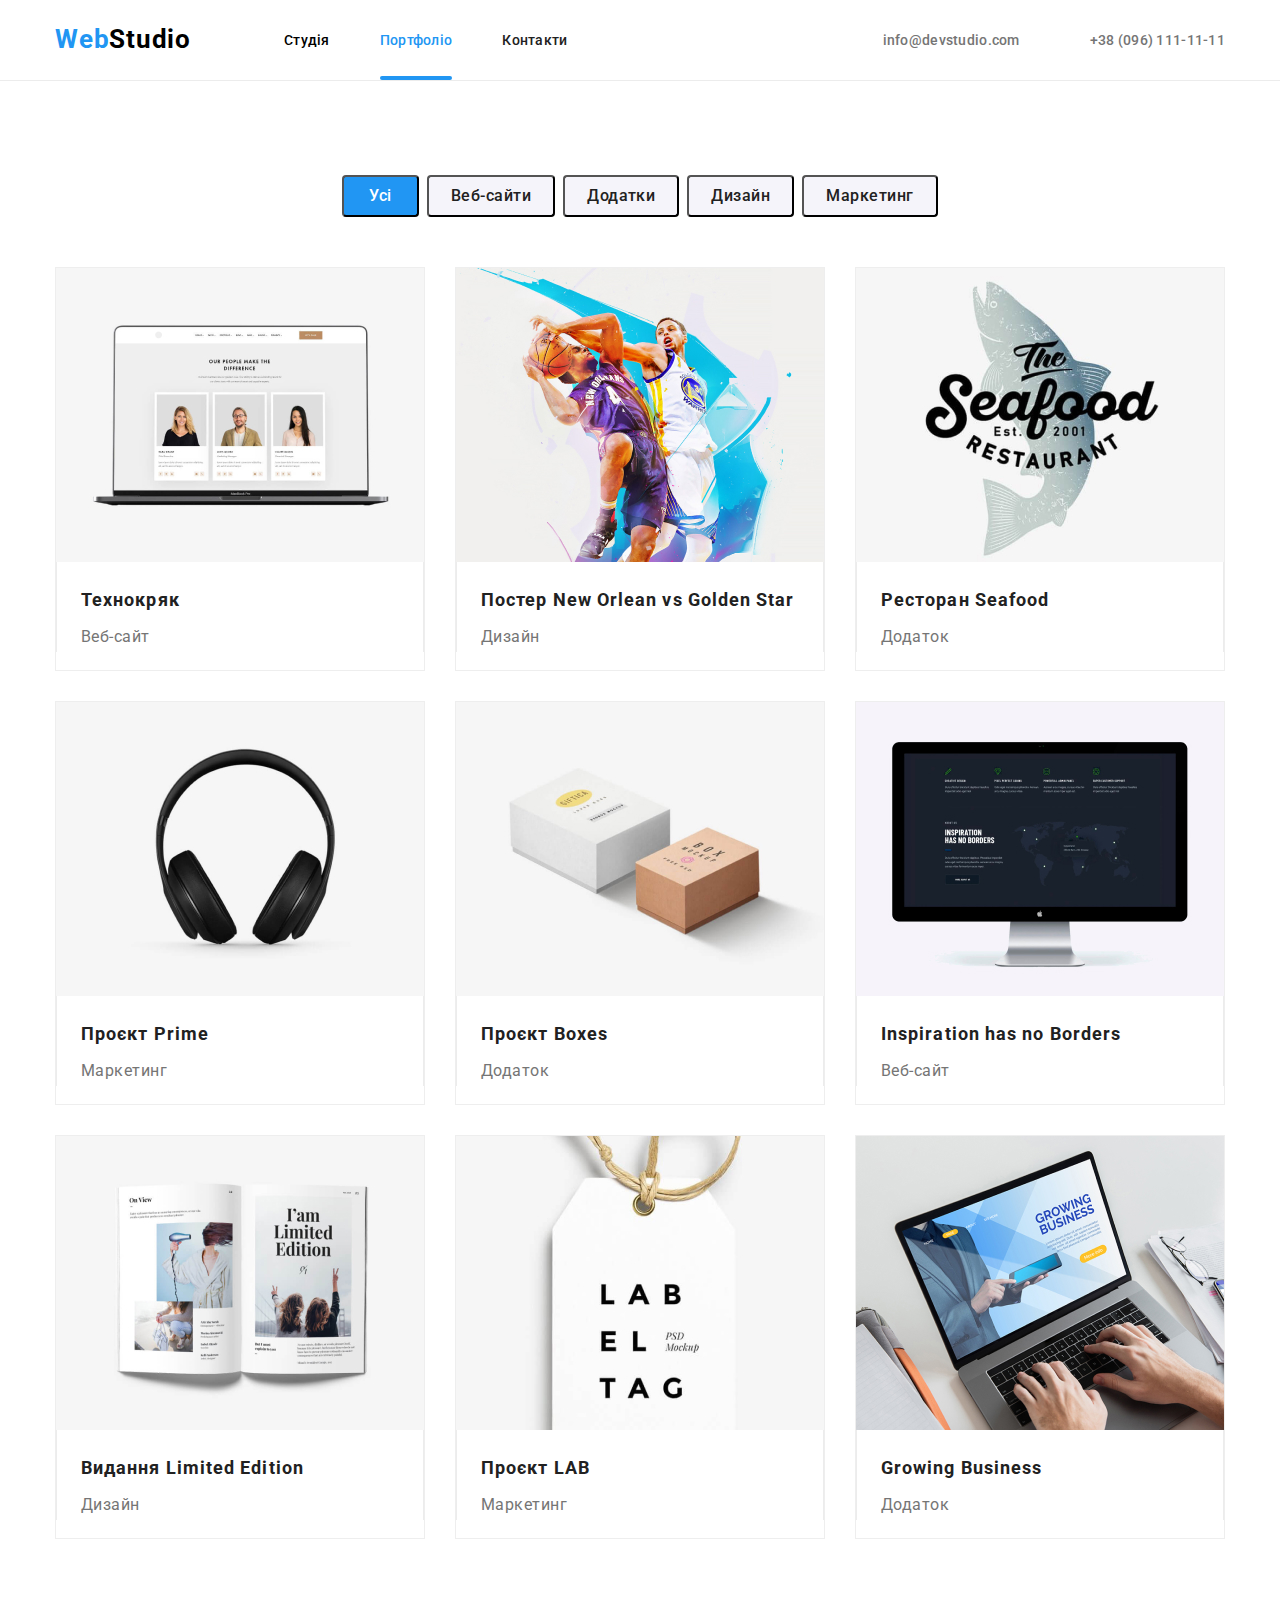
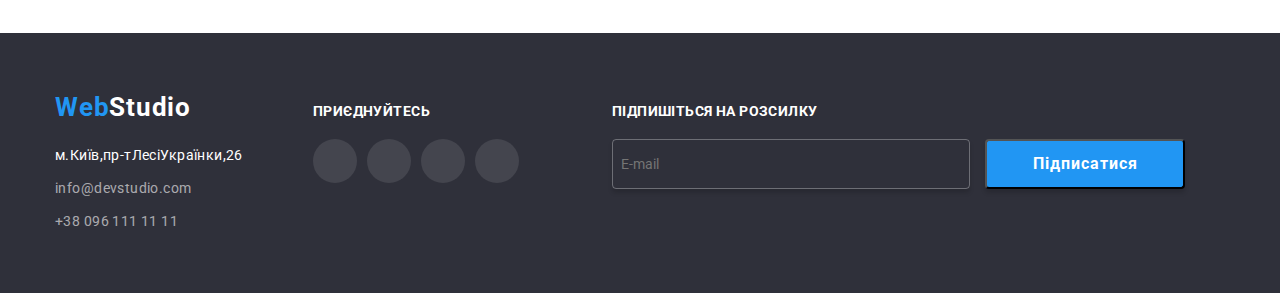
==== commit 8f46ca36: "Add files via upload" ====
--- a/portfolio.html
+++ b/portfolio.html
@@ -1,6 +1,9 @@
 <!DOCTYPE html>
 <html lang="uk">
   <head>
+    <link rel="preconnect" href="https://fonts.googleapis.com">
+<link rel="preconnect" href="https://fonts.gstatic.com" crossorigin>
+<link href="https://fonts.googleapis.com/css2?family=Montserrat:ital,wght@0,100..900;1,100..900&display=swap" rel="stylesheet">
     <meta charset="UTF-8" />
     <meta name="viewport" content="width=device-width, initial-scale=1.0" />
     <title>Portfolio</title>
@@ -331,7 +334,7 @@
       </section>
     </main>
     <!-- Footer -->
-    <footer class="footer">
+     <footer class="footer">
       <div class="container footer-cotainer">
         <div class="information-footer">
           <a class="logo-footer" href="WebStudio"
@@ -411,6 +414,26 @@
             </li>
           </ul>
         </div>
+        <div class="Subscribe">
+          <p class="text-subscribe">Підпишіться на розсилку</p>
+          <label>
+            <input
+              class="input-footer-emai"
+              type="E-mail"
+              name="E-mail"
+              placeholder="E-mail"
+            />
+          </label>
+          <button class="btn-footer" type="button">
+          
+            <p class="subscribe">Підписатися</p>
+              <a class="telegram-icon" href="">
+              <svg class="icon-telegram-footer" width="24px" height="24px">
+                <use href="./image/sprite.svg#icon-telegram"></use>
+              </svg>
+            </a>
+          </button>
+        </div>
       </div>
     </footer>
   </body>
--- a/css/styles.css
+++ b/css/styles.css
@@ -66,22 +66,26 @@
 /* Кнопки */
 .clik:hover,
 .clik:focus {
+ 
   box-shadow: 0 2px 2px 0 rgb(0, 0, 0, 0.12), 0 1px 2px 0 rgb(0, 0, 0, 0.08), 0 3px 1px 0 rgb(0, 0, 0, 0.1);
 }
 
 .studio-portfolio:hover,
 .studio-portfolio:focus {
   color: var(--accent-cl);
+
 }
 
 .portfolio-portfolio:focus,
 .portfolio-portfolio:hover {
   color: var(--accent-cl);
+
 }
 
 .contacts-portfolio:hover,
 .contacts-portfolio:focus {
   color: var(--accent-cl);
+
 }
 
 .btn {
@@ -101,6 +105,8 @@
   box-shadow: 0 4px 4px 0 rgb(0, 0, 0, 0.15);
   border: transparent;
   border-radius: 4px;
+    transition-duration: 250ms;
+      transition-timing-function: cubic-bezier(0.4, 0, 0.2, 1);
 }
 
 .all {
@@ -118,11 +124,14 @@
   padding-right: 25px;
   padding-top: 6px;
   padding-bottom: 6px;
+  transition-duration: 250ms;
+    transition-timing-function: cubic-bezier(0.4, 0, 0.2, 1);
 }
 
 .all:hover,
 .all:focus {
   box-shadow: 0 2px 2px 0 rgb(0, 0, 0, 0.12), 0 1px 2px 0 rgb(0, 0, 0, 0.08), 0 3px 1px 0 rgb(0, 0, 0, 0.1);
+ 
 }
 
 .clik {
@@ -139,6 +148,8 @@
   padding-right: 22px;
   padding-top: 6px;
   padding-bottom: 6px;
+  transition-duration: 250ms;
+    transition-timing-function: cubic-bezier(0.4, 0, 0.2, 1);
 }
 
 .buttons:last-child {
@@ -149,54 +160,65 @@
 .clik:focus {
   background-color: #2196f3;
   color: var(--color);
+
 }
 
 .contacts-index:hover,
 .contacts-index:focus {
   color: var(--accent-cl);
+  
 }
 
 .portfolio-index:hover {
   color: var(--accent-cl);
+ 
 }
 
 .studio-list:hover {
   color: var(--accent-cl);
+  
 }
 
 .information-number:hover,
 .information-number:focus {
   color: var(--accent-cl);
+
 }
 
 .information:hover,
 .information:focus {
   color: var(--accent-cl);
+
 }
 
 .contacts-list:hover,
 .contacts-list:focus {
   color: var(--accent-cl);
+
 }
 
 .information-number:hover {
   color: var(--accent-cl);
+ 
 }
 
 .btn:hover,
 .btn:focus {
   background-color: #2196f3;
   color: var(--color);
+
 }
 
 .information-email:hover,
 .information-email:focus {
   color: var(--accent-cl);
+ 
 }
 
 .information-telephone:hover,
 .information-telephone:focus {
   color: var(--accent-cl);
+ 
 }
 
 .studio-index-accent::after {
@@ -209,7 +231,9 @@
   bottom: 0;
   right: 0;
   border-radius: 2px;
-}
+
+}
+
 
 .portfolio-portfolio::after {
   position: absolute;
@@ -221,7 +245,9 @@
   bottom: 0;
   right: 0;
   border-radius: 2px;
-}
+
+}
+
 /* Шапка сайту */
 .header-container {
   display: flex;
@@ -264,7 +290,10 @@
 .navigation-item:last-child {
   margin-right: 0;
 }
-
+.image-list {
+  transition-duration: 250ms;
+    transition-timing-function: cubic-bezier(0.4, 0, 0.2, 1);
+}
 .studio-index-accent {
   font-weight: 500;
   font-size: 14px;
@@ -282,6 +311,8 @@
   padding-top: 32px;
   padding-bottom: 32px;
   box-sizing: content-box;
+    transition-duration: 250ms;
+      transition-timing-function: cubic-bezier(0.4, 0, 0.2, 1);
 }
 
 .contacts-index {
@@ -291,8 +322,13 @@
   color: var(--text);
   padding-top: 32px;
   padding-bottom: 32px;
-}
-
+  transition-duration: 250ms;
+    transition-timing-function: cubic-bezier(0.4, 0, 0.2, 1);
+}
+.contacts-list {
+  transition-duration: 250ms;
+    transition-timing-function: cubic-bezier(0.4, 0, 0.2, 1);
+}
 .contacts-index:last-child {
   margin-right: auto;
 }
@@ -301,24 +337,16 @@
   position: relative;
 }
 
-.navigation-link:hover::after {
-  position: absolute;
-  content: " ";
-  display: block;
-  width: 100%;
-  height: 4px;
-  background-color: #2196f3;
-  bottom: 0;
-  right: 0;
-  border-radius: 2px;
-}
 
 .header-group-list {
   display: flex;
   margin-left: auto;
   align-items: center;
 }
-
+.information-email {
+  transition-duration: 250ms;
+    transition-timing-function: cubic-bezier(0.4, 0, 0.2, 1);
+}
 .information {
   font-weight: 500;
   font-size: 14px;
@@ -329,8 +357,13 @@
   text-align: center;
   display: flex;
   margin-left: 10px;
-}
-
+    transition-duration: 250ms;
+      transition-timing-function: cubic-bezier(0.4, 0, 0.2, 1);
+}
+.information-telephone {
+  transition-duration: 250ms;
+    transition-timing-function: cubic-bezier(0.4, 0, 0.2, 1);
+}
 .information-number {
   font-weight: 500;
   font-size: 14px;
@@ -339,6 +372,8 @@
   text-decoration: none;
   justify-content: center;
   text-align: center;
+    transition-duration: 250ms;
+      transition-timing-function: cubic-bezier(0.4, 0, 0.2, 1);
 }
 
 .information-list:last-child {
@@ -351,11 +386,14 @@
 
 .header-icon {
   margin-right: 10px;
+    transition-duration: 250ms;
+      transition-timing-function: cubic-bezier(0.4, 0, 0.2, 1);
 }
 
 .header-link-list:hover,
 .header-link-list:focus {
   fill: var(--accent-cl);
+
 }
 
 .group-link {
@@ -373,6 +411,8 @@
   color: var(--txt-cl);
   display: flex;
   align-items: center;
+    transition-duration: 250ms;
+      transition-timing-function: cubic-bezier(0.4, 0, 0.2, 1);
 }
 
 .header-link-phone {
@@ -380,28 +420,33 @@
   font-weight: 500;
   letter-spacing: 0.02em;
   color: var(--txt-cl);
+    transition-duration: 250ms;
+      transition-timing-function: cubic-bezier(0.4, 0, 0.2, 1);
 }
 
 .header-link-list:hover,
 .header-link-list:focus {
   color: var(--accent-cl);
+  
 }
 
 .header-link-phone:hover,
 .header-link-phone:focus {
   color: var(--accent-cl);
+ 
 }
 
 .header-icon:hover,
 .header-icon:focus {
   color: var(--accent-cl);
+
 }
 
 .header-group {
   max-width: 1600px;
   margin-left: auto;
   margin-right: auto;
-  background-image: url(../image/Img\ Overlay\ \(4\).png), url(../image/Img\ \(1\).jpg);
+  background-image: url(../image/Img\ Overlay\ \(4\).png), url(../image/Img\ \(1\).png);
   padding-top: 200px;
   padding-bottom: 200px;
 }
@@ -454,7 +499,7 @@
   width: 528px;
   height: 581px;
   box-shadow: 0 2px 1px 0 rgb(0, 0, 0, 0.2), 0 1px 1px 0 rgb(0, 0, 0, 0.14), 0 1px 3px 0 rgb(0, 0, 0, 0.12);
-  background: #fff;
+  background: var(--color);
   transform: translate(-50%, -50%) scale(1);
   transition: 250ms cubic-bezier(0.4, 0, 0.2, 1);
 }
@@ -464,7 +509,7 @@
   top: 8px;
   right: 8px;
   border-radius: 50%;
-  background-color: #fff;
+  background-color: var(--color);
   border: rgb(203, 195, 195, 0.5) solid 1px;
   display: flex;
   align-items: center;
@@ -473,6 +518,105 @@
   width: 30px;
   height: 30px;
   cursor: pointer;
+}
+/* Form */
+
+.form-container {
+  display: flex;
+  justify-content: center;
+}
+.text-to-form {
+  font-family: "Roboto", sans-serif;
+    font-weight: 700;
+    font-size: 20px;
+    letter-spacing: 0.03em;
+    text-align: center;
+    color: var(--text);
+    padding-top: 40px;
+    transition-duration: 250ms;
+      transition-timing-function: cubic-bezier(0.4, 0, 0.2, 1);
+      
+}
+.name-form {
+  font-family: "Roboto", sans-serif;
+    font-weight: 400;
+    font-size: 12px;
+    letter-spacing: 0.01em;
+    color: var(--txt-cl);
+    padding-top: 15px;
+}
+.input {
+  border: 1px solid rgba(33, 33, 33, 0.2);
+    border-radius: 4px;
+    display: flex;
+    width: 448px;
+    height: 40px;
+    
+   
+
+   
+  
+}
+
+.name-info {
+  position: absolute;
+  padding-top: 11px;
+  padding-left: 12px;
+  display: flex;
+  
+}
+.telephone-form {
+  font-family: "Roboto", sans-serif;
+    font-weight: 400;
+    font-size: 12px;
+    letter-spacing: 0.01em;
+    color: var(--txt-cl);
+    padding-top: 10px;
+}
+.telephone-info {
+
+position: absolute;
+display: flex;
+padding-top: 11px;
+padding-left: 12px;
+}
+.email-form {
+  font-family: "Roboto", sans-serif;
+    font-weight: 400;
+    font-size: 12px;
+    letter-spacing: 0.01em;
+    color: var(--txt-cl);
+    padding-top: 10px;
+}
+.email-info {
+  position: absolute;
+    padding-top: 11px;
+    padding-left: 12px;
+    display: flex;
+}
+.comentars-text {
+  font-family: "Roboto", sans-serif;
+    font-weight: 400;
+    font-size: 12px;
+    letter-spacing: 0.01em;
+    color: var(--txt-cl);
+    padding-top: 10px;
+}
+.input-comentars {
+border: 1px solid rgba(33, 33, 33, 0.2);
+  border-radius: 4px;
+  width: 448px;
+  height: 120px;
+  display: flex;
+}
+textarea {
+  resize: none;
+}
+input,
+textarea {
+  padding: 8px;
+  font-family: inherit;
+  font-size: inherit;
 }
 /* About-group */
 .about-group {
@@ -666,6 +810,8 @@
   border-radius: 50%;
   width: 44px;
   height: 44px;
+    transition-duration: 250ms;
+      transition-timing-function: cubic-bezier(0.4, 0, 0.2, 1);
 }
 
 .member-icons {
@@ -673,16 +819,20 @@
   width: 20px;
   height: 20px;
   gap: 10px;
+    transition-duration: 250ms;
+      transition-timing-function: cubic-bezier(0.4, 0, 0.2, 1);
 }
 
 .our-team-icons:hover,
 .our-team-icons:focus {
   background-color: #2196f3;
+ 
 }
 
 .our-team-icons:hover .member-icons,
 .our-team-icons:focus .member-icons {
   fill: var(--color);
+
 }
 
 .regular-customers {
@@ -711,6 +861,8 @@
   height: 92px;
   align-items: center;
   justify-content: center;
+    transition-duration: 250ms;
+      transition-timing-function: cubic-bezier(0.4, 0, 0.2, 1);
 }
 
 .customers {
@@ -729,6 +881,7 @@
   border-radius: 4px;
   width: 170px;
   height: 92px;
+
 }
 
 .customers:last-child {
@@ -829,13 +982,15 @@
   height: 44px;
   background-color: rgb(255, 255, 255, 0.1);
   border-radius: 50%;
-  transition: 250ms cubic-bezier(0.4, 0, 0.2, 1);
+  transition-duration: 250ms;
+    transition-timing-function: cubic-bezier(0.4, 0, 0.2, 1);
 }
 
 .social-icons:hover,
 .social-icons:focus {
   background-color: #2196f3;
   border-radius: 50%;
+ 
 }
 
 .footer-icons {
@@ -845,6 +1000,54 @@
 .information-footer {
   margin-right: 70px;
 }
+.text-subscribe {
+  font-family: "Roboto", sans-serif;
+    font-weight: 700;
+    font-size: 14px;
+    letter-spacing: 0.03em;
+    text-transform: uppercase;
+    color: #fff;
+    margin-left: 93px;
+    margin-bottom: 20px;
+}
+.input-footer-emai {
+  margin-left: 93px;
+  
+  border: 1px solid rgba(255, 255, 255, 0.3);
+    border-radius: 4px;
+    width: 358px;
+    height: 50px;
+    box-shadow: 0 4px 4px 0 rgba(0, 0, 0, 0.15);
+      background: rgba(33, 150, 243, 0);
+    }
+    .btn-footer {
+      border-radius: 4px;
+        width: 200px;
+        height: 50px;
+        box-shadow: 0 4px 4px 0 rgba(0, 0, 0, 0.15);
+          background: var(--accent-cl);
+          cursor: pointer;
+          margin-left: 12px;
+    }
+    .subscribe {
+      font-family: "Roboto", sans-serif;
+        font-weight: 700;
+        font-size: 16px;
+        line-height: 1.875;
+        letter-spacing: 0.06em;
+        text-align: center;
+        color: var(--color);
+    }
+    .icon-telegram-footer {
+      fill: var(--color);
+      position: absolute;
+    }
+    .icon-telegram {
+display: flex;
+padding-top: 13px;
+padding-left: 10px;
+position: absolute;
+    }
 /* Portfolio */
 .button {
   border-radius: 4px;
@@ -862,6 +1065,8 @@
   color: var(--span);
   padding-top: 32px;
   padding-bottom: 32px;
+    transition-duration: 250ms;
+      transition-timing-function: cubic-bezier(0.4, 0, 0.2, 1);
 }
 
 .portfolio-portfolio {
@@ -872,6 +1077,8 @@
   padding-top: 32px;
   padding-bottom: 32px;
   box-sizing: content-box;
+    transition-duration: 250ms;
+      transition-timing-function: cubic-bezier(0.4, 0, 0.2, 1);
 }
 
 .contacts-portfolio {
@@ -881,6 +1088,8 @@
   color: var(--text);
   padding-top: 32px;
   padding-bottom: 32px;
+    transition-duration: 250ms;
+      transition-timing-function: cubic-bezier(0.4, 0, 0.2, 1);
 }
 
 .button:last-child {
@@ -899,7 +1108,10 @@
   flex-wrap: wrap;
   gap: 30px;
 }
-
+.image-list-pictures {
+    transition-duration: 250ms;
+      transition-timing-function: cubic-bezier(0.4, 0, 0.2, 1);
+}
 .image-list-portfolio {
   width: 370px;
   background: #fff;
@@ -907,9 +1119,17 @@
   border: #eee solid 1px;
   height: 404px;
   position: relative;
-}
-
-
+  transition-duration: 250ms;
+    transition-timing-function: cubic-bezier(0.4, 0, 0.2, 1);
+}
+
+.image-list-portfolio:hover,
+.image-list-portfolio:focus {
+  box-shadow: 1px 4px 6px 0 rgba(0, 0, 0, 0.16), 0 4px 4px 0 rgba(0, 0, 0, 0.06), 0 1px 1px 0 rgba(0, 0, 0, 0.12);
+    background: #fff;
+    border: 1px solid #eee;
+   
+}
 
 
 
@@ -918,22 +1138,29 @@
   border: #eee solid 1px;
   width: 370px;
   height: 404px;
+    transition-duration: 250ms;
+      transition-timing-function: cubic-bezier(0.4, 0, 0.2, 1);
+  
 }
 
 
 
 .image-list-pictures:nth-child(3n+3):hover,
 .image-list-pictures:nth-child(3n+3):focus {
-  box-shadow: 1px 4px 6px 0 rgb(0, 0, 0, 0.16), 0 4px 4px 0 rgb(0, 0, 0, 0.06), 0 1px 1px 0 rgb(0, 0, 0, 0.12);
+box-shadow: 1px 4px 6px 0 rgba(0, 0, 0, 0.16), 0 4px 4px 0 rgba(0, 0, 0, 0.06), 0 1px 1px 0 rgba(0, 0, 0, 0.12);
   background: #fff;
+
+ 
 }
 
 .image-list-pictures:hover,
 .image-list-pictures:focus {
-  box-shadow: 1px 4px 6px 0 rgb(0, 0, 0, 0.16), 0 4px 4px 0 rgb(0, 0, 0, 0.06), 0 1px 1px 0 rgb(0, 0, 0, 0.12);
-  background: #fff;
+  box-shadow: 1px 4px 6px 0 rgba(0, 0, 0, 0.16), 0 4px 4px 0 rgba(0, 0, 0, 0.06), 0 1px 1px 0 rgba(0, 0, 0, 0.12);
+    background: #fff;
   width: 370px;
   height: 404px;
+  border: 1px solid #eee;
+
 }
 
 .image-list:nth-child(3n+1) {
@@ -1030,4 +1257,5 @@
 .image-list-pictures:focus .description {
   transform: translateY(0);
   opacity: 1;
+  
 }